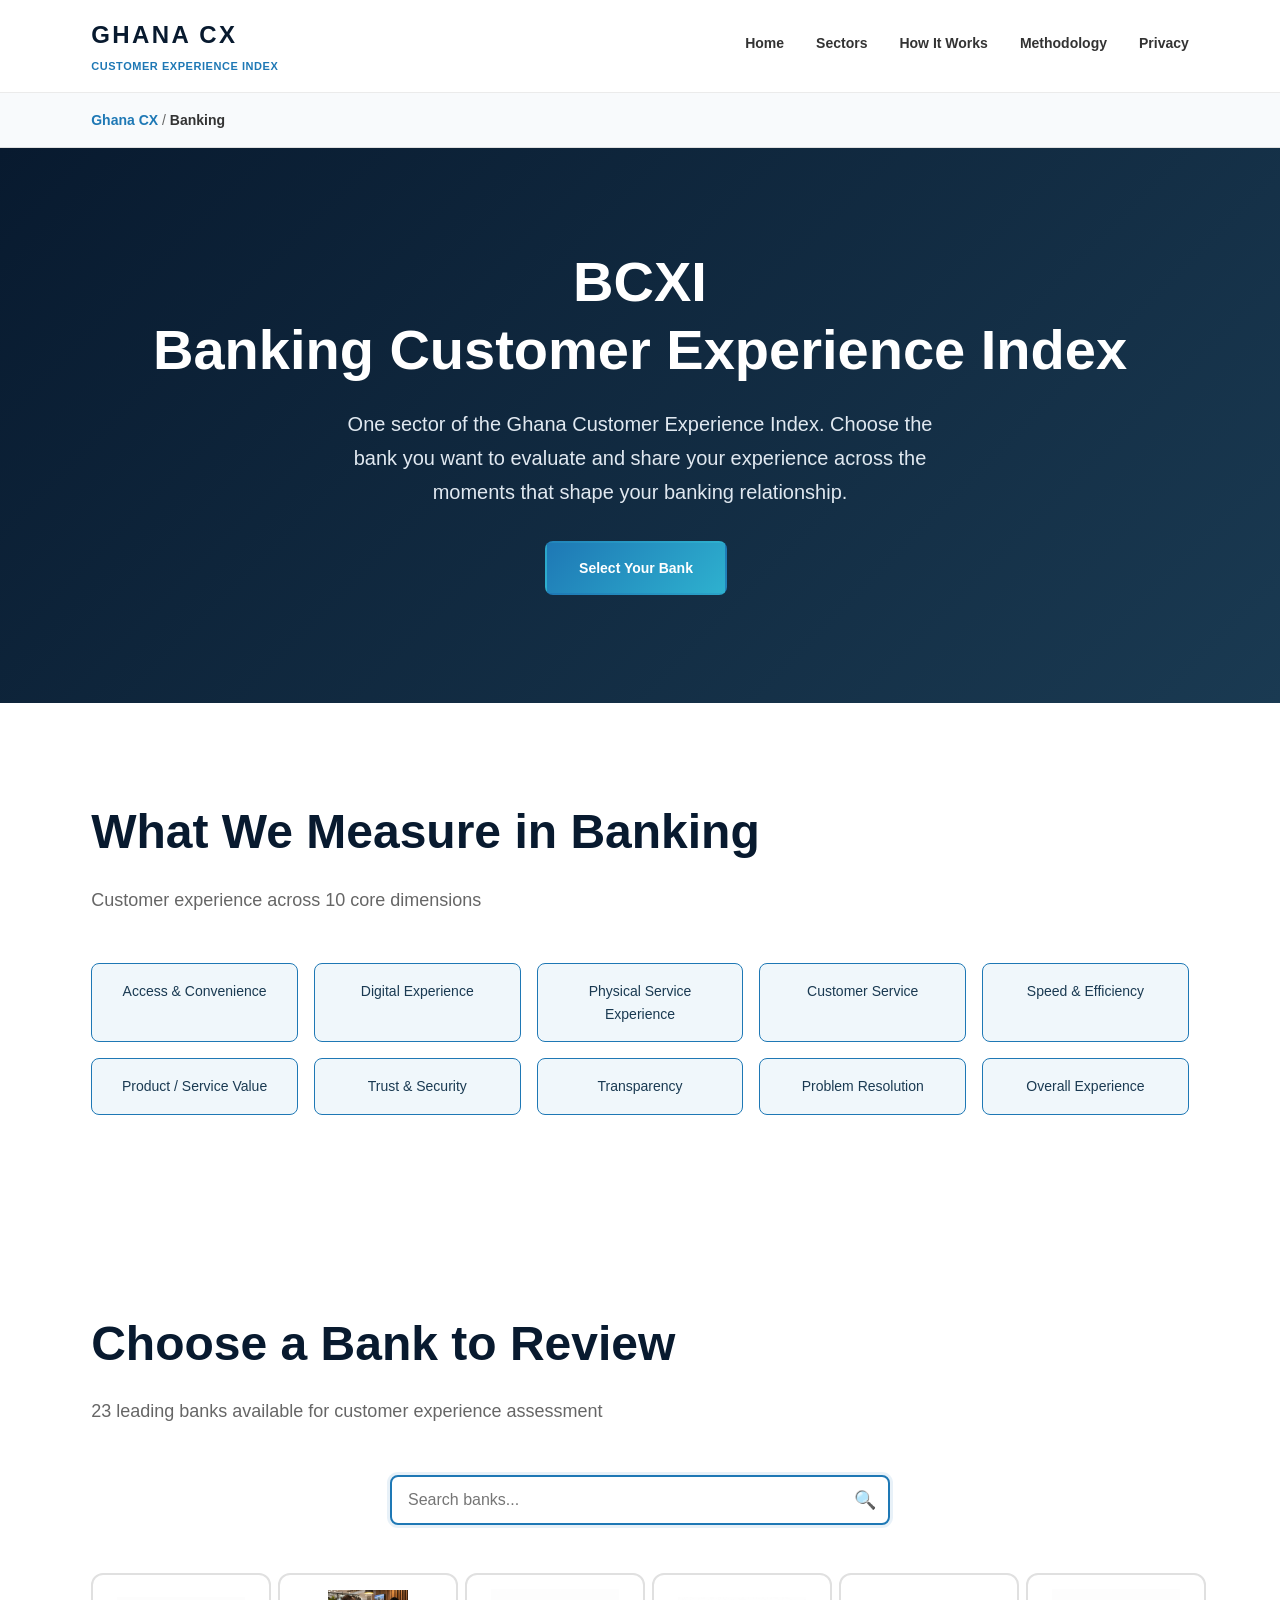
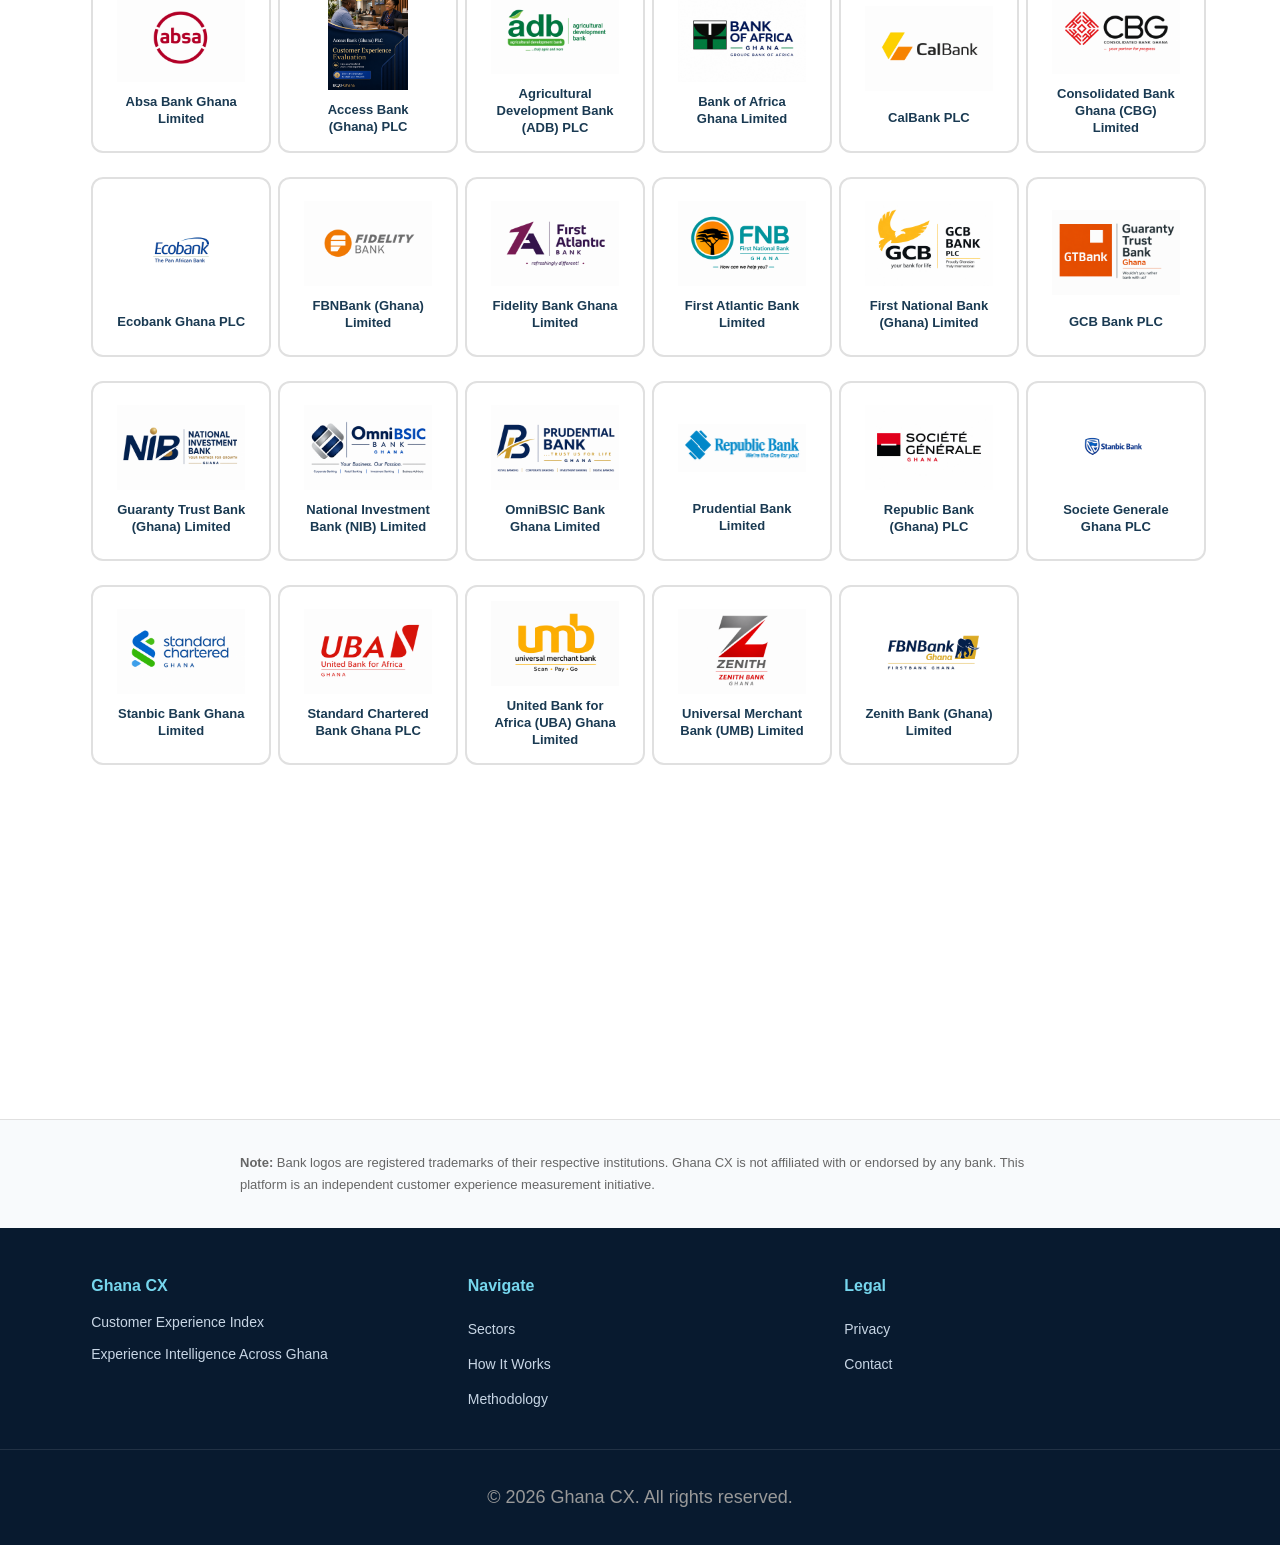
==== banks/index.html @ b139923c "Ghana CX Production Platform - Complete Multi-Sector Deployment with Git LFS" ====
<!doctype html>
<html lang="en">
<head>
  <meta charset="utf-8">
  <meta name="viewport" content="width=device-width, initial-scale=1, viewport-fit=cover">
  <meta name="description" content="BCXI Banking Sector - Ghana Customer Experience Index. Evaluate your banking experience across 23 leading Ghanaian banks.">
  <meta name="theme-color" content="#081a2f">
  <title>BCXI | Banking Customer Experience Index</title>
  <link rel="manifest" href="../manifest.webmanifest">
  <link rel="stylesheet" href="../styles/main.css">
  <link rel="stylesheet" href="../styles/sectors.css">
</head>
<body>
  <!-- HEADER -->
  <header class="header">
    <div class="header-container">
      <a href="/" class="logo">
        <span class="logo-text">GHANA CX</span>
        <span class="logo-subtext">Customer Experience Index</span>
      </a>
      <nav class="nav">
        <a href="/" class="nav-link">Home</a>
        <a href="/#sectors" class="nav-link">Sectors</a>
        <a href="/#how-it-works" class="nav-link">How It Works</a>
        <a href="../pages/methodology.html" class="nav-link">Methodology</a>
        <a href="../pages/privacy.html" class="nav-link">Privacy</a>
      </nav>
    </div>
  </header>

  <main>
    <!-- BREADCRUMB -->
    <div class="breadcrumb">
      <div class="container">
        <a href="/">Ghana CX</a> / <span>Banking</span>
      </div>
    </div>

    <!-- HERO SECTION -->
    <section class="sector-hero">
      <div class="container">
        <h1>BCXI<br>Banking Customer Experience Index</h1>
        <p>One sector of the Ghana Customer Experience Index. Choose the bank you want to evaluate and share your experience across the moments that shape your banking relationship.</p>
        <a href="#bank-directory" class="cta-primary">Select Your Bank</a>
      </div>
    </section>

    <!-- WHAT WE MEASURE IN BANKING -->
    <section class="section-sector-dimensions">
      <div class="container">
        <h2>What We Measure in Banking</h2>
        <p class="section-subtitle">Customer experience across 10 core dimensions</p>
        <div class="dimensions-summary">
          <div class="dimension-tag">Access & Convenience</div>
          <div class="dimension-tag">Digital Experience</div>
          <div class="dimension-tag">Physical Service Experience</div>
          <div class="dimension-tag">Customer Service</div>
          <div class="dimension-tag">Speed & Efficiency</div>
          <div class="dimension-tag">Product / Service Value</div>
          <div class="dimension-tag">Trust & Security</div>
          <div class="dimension-tag">Transparency</div>
          <div class="dimension-tag">Problem Resolution</div>
          <div class="dimension-tag">Overall Experience</div>
        </div>
      </div>
    </section>

    <!-- BANK DIRECTORY -->
    <section class="section-institution-directory" id="bank-directory">
      <div class="container">
        <h2>Choose a Bank to Review</h2>
        <p class="section-subtitle">23 leading banks available for customer experience assessment</p>

        <!-- Search Box -->
        <div class="search-box">
          <input type="text" id="bank-search" placeholder="Search banks..." class="search-input">
          <span class="search-icon">🔍</span>
        </div>

        <!-- Bank Grid -->
        <div class="institution-grid" id="bank-grid">
          <!-- Populated by JavaScript -->
        </div>

        <!-- No Results Message -->
        <div id="no-results" class="no-results" style="display: none;">
          <p>No banks found matching your search. Try a different name.</p>
        </div>
      </div>
    </section>

    <!-- BACK TO HOME -->
    <section class="section-back-to-home">
      <div class="container">
        <a href="/" class="cta-secondary">← Back to Ghana CX Home</a>
      </div>
    </section>

    <!-- DISCLAIMER -->
    <section class="section-disclaimer">
      <div class="container">
        <p><strong>Note:</strong> Bank logos are registered trademarks of their respective institutions. Ghana CX is not affiliated with or endorsed by any bank. This platform is an independent customer experience measurement initiative.</p>
      </div>
    </section>
  </main>

  <!-- FOOTER -->
  <footer class="footer">
    <div class="footer-content">
      <div class="footer-section">
        <h4>Ghana CX</h4>
        <p>Customer Experience Index</p>
        <p>Experience Intelligence Across Ghana</p>
      </div>
      <div class="footer-section">
        <h4>Navigate</h4>
        <ul>
          <li><a href="/#sectors">Sectors</a></li>
          <li><a href="/#how-it-works">How It Works</a></li>
          <li><a href="../pages/methodology.html">Methodology</a></li>
        </ul>
      </div>
      <div class="footer-section">
        <h4>Legal</h4>
        <ul>
          <li><a href="../pages/privacy.html">Privacy</a></li>
          <li><a href="../pages/contact.html">Contact</a></li>
        </ul>
      </div>
    </div>
    <div class="footer-bottom">
      <p>&copy; 2026 Ghana CX. All rights reserved.</p>
    </div>
  </footer>

  <script src="../data/config.js"></script>
  <script src="../data/institutions.js"></script>
  <script src="../scripts/sectors.js"></script>
</body>
</html>
---- styles/main.css ----
/* Reset and Base */
* {
  box-sizing: border-box;
  margin: 0;
  padding: 0;
}

html {
  scroll-behavior: smooth;
}

body {
  font-family: -apple-system, BlinkMacSystemFont, 'Segoe UI', 'Helvetica Neue', sans-serif;
  line-height: 1.6;
  color: #1a1a1a;
  background: #ffffff;
}

/* Typography */
h1, h2, h3, h4, h5, h6 {
  font-weight: 700;
  line-height: 1.2;
}

h2 {
  font-size: clamp(28px, 6vw, 48px);
  margin-bottom: 1.5rem;
  color: #081a2f;
}

h3 {
  font-size: clamp(18px, 3vw, 24px);
  margin-bottom: 1rem;
  color: #1a3a52;
}

p {
  font-size: clamp(15px, 2vw, 18px);
  line-height: 1.7;
  margin-bottom: 1rem;
}

/* Container */
.container {
  max-width: 1200px;
  margin: 0 auto;
  padding: 0 clamp(20px, 4vw, 60px);
}

/* Header */
.header {
  position: sticky;
  top: 0;
  z-index: 100;
  background: rgba(255, 255, 255, 0.98);
  border-bottom: 1px solid rgba(0, 0, 0, 0.08);
  backdrop-filter: blur(10px);
}

.header-container {
  max-width: 1200px;
  margin: 0 auto;
  padding: 1rem clamp(20px, 4vw, 60px);
  display: flex;
  justify-content: space-between;
  align-items: center;
  gap: 2rem;
}

.logo {
  display: flex;
  flex-direction: column;
  gap: 0.25rem;
  text-decoration: none;
  color: #081a2f;
  font-weight: 800;
}

.logo-text {
  font-size: 24px;
  letter-spacing: 0.1em;
}

.logo-subtext {
  font-size: 11px;
  letter-spacing: 0.05em;
  color: #1e78b5;
  text-transform: uppercase;
  font-weight: 600;
}

.nav {
  display: flex;
  gap: 2rem;
  align-items: center;
  flex-wrap: wrap;
}

.nav-link {
  text-decoration: none;
  color: #333;
  font-weight: 600;
  font-size: 14px;
  transition: color 0.2s;
  border-bottom: 2px solid transparent;
  padding-bottom: 0.25rem;
}

.nav-link:hover,
.nav-link.active {
  color: #1e78b5;
  border-bottom-color: #1e78b5;
}

@media (max-width: 768px) {
  .header-container {
    flex-direction: column;
    gap: 1rem;
    align-items: flex-start;
  }

  .nav {
    flex-direction: column;
    gap: 0.5rem;
    width: 100%;
  }

  .nav-link {
    padding: 0.5rem 0;
  }
}

/* Hero Section */
.hero {
  position: relative;
  min-height: 70vh;
  display: flex;
  align-items: center;
  justify-content: center;
  color: white;
  text-align: center;
  overflow: hidden;
}

.hero-image {
  position: absolute;
  inset: 0;
  width: 100%;
  height: 100%;
  display: block;
}

.hero-img {
  width: 100%;
  height: 100%;
  object-fit: cover;
  object-position: center;
  display: block;
}

.hero-overlay {
  position: absolute;
  inset: 0;
  background: linear-gradient(135deg, rgba(8, 26, 47, 0.75) 0%, rgba(30, 120, 181, 0.6) 100%);
  z-index: 1;
}

.hero-content {
  position: relative;
  z-index: 2;
  max-width: 800px;
  padding: clamp(20px, 4vw, 60px);
}

.hero-title {
  font-size: clamp(42px, 10vw, 84px);
  font-weight: 800;
  line-height: 0.95;
  margin-bottom: 1rem;
  letter-spacing: -0.02em;
}

.hero-subtitle {
  font-size: clamp(20px, 4vw, 32px);
  font-weight: 700;
  margin-bottom: 1.5rem;
  color: #76d6ed;
}

.hero-description {
  font-size: clamp(16px, 2.5vw, 20px);
  margin-bottom: 1rem;
  color: #e0e8f0;
}

.hero-tagline {
  font-size: 18px;
  font-weight: 600;
  color: #76d6ed;
  margin-bottom: 2rem;
}

.cta-primary,
.cta-secondary,
.cta-primary-large {
  display: inline-block;
  padding: 14px 32px;
  border-radius: 8px;
  text-decoration: none;
  font-weight: 700;
  font-size: 14px;
  transition: all 0.3s;
  border: 2px solid transparent;
  cursor: pointer;
}

.cta-primary,
.cta-primary-large {
  background: linear-gradient(135deg, #1e78b5, #2eb1cf);
  color: white;
  margin: 0 0.5rem 0.5rem 0;
}

.cta-primary:hover,
.cta-primary-large:hover {
  transform: translateY(-2px);
  box-shadow: 0 8px 24px rgba(30, 120, 181, 0.4);
}

.cta-secondary {
  color: white;
  border: 2px solid rgba(255, 255, 255, 0.4);
  background: transparent;
}

.cta-secondary:hover {
  border-color: white;
  background: rgba(255, 255, 255, 0.1);
}

.cta-primary-large {
  font-size: 16px;
  padding: 16px 48px;
}

/* Sections */
section {
  padding: clamp(60px, 10vw, 100px) 0;
}

.section-what,
.section-dimensions,
.section-sectors,
.section-how,
.section-why {
  background: white;
}

.section-privacy,
.section-institutions {
  background: #f8fafc;
}

.section-cta-final {
  background: linear-gradient(135deg, #081a2f 0%, #1a3a52 100%);
  color: white;
  text-align: center;
}

.section-cta-final h2,
.section-cta-final p {
  color: white;
}

.section-subtitle {
  font-size: clamp(16px, 2vw, 18px);
  color: #666;
  margin-bottom: 3rem;
}

/* Dimensions Grid */
.dimensions-grid {
  display: grid;
  grid-template-columns: repeat(auto-fit, minmax(280px, 1fr));
  gap: 2rem;
  margin-top: 2rem;
}

.dimension-card {
  background: white;
  border: 1px solid #e0e0e0;
  border-radius: 12px;
  overflow: hidden;
  transition: transform 0.3s, box-shadow 0.3s;
  cursor: pointer;
}

.dimension-card:hover {
  transform: translateY(-4px);
  box-shadow: 0 12px 32px rgba(0, 0, 0, 0.1);
}

.dimension-card img {
  width: 100%;
  height: 200px;
  object-fit: cover;
  display: block;
}

.dimension-card h3 {
  padding: 1.5rem 1.5rem 0.5rem;
  color: #081a2f;
}

.dimension-card p {
  padding: 0 1.5rem 1.5rem;
  color: #666;
  font-size: 14px;
}

/* Sectors Grid */
.sectors-grid {
  display: grid;
  grid-template-columns: repeat(auto-fit, minmax(220px, 1fr));
  gap: 1.5rem;
  margin-top: 2rem;
}

.sector-card {
  display: flex;
  flex-direction: column;
  align-items: center;
  justify-content: center;
  padding: 2rem 1.5rem;
  border: 2px solid #e0e0e0;
  border-radius: 12px;
  text-decoration: none;
  transition: all 0.3s;
  cursor: pointer;
  min-height: 220px;
  background: white;
}

.sector-card.active {
  border-color: #1e78b5;
  background: #f0f7fb;
}

.sector-card.coming-soon {
  opacity: 0.75;
  border-color: #d0d0d0;
}

.sector-card:hover:not(.coming-soon) {
  border-color: #1e78b5;
  box-shadow: 0 8px 24px rgba(30, 120, 181, 0.15);
  transform: translateY(-2px);
}

.sector-icon {
  font-size: 48px;
  margin-bottom: 1rem;
}

.sector-card h3 {
  color: #081a2f;
  margin-bottom: 0.5rem;
}

.sector-description {
  font-size: 13px;
  color: #666;
  text-align: center;
  margin-bottom: 1rem;
}

.sector-status {
  font-size: 12px;
  font-weight: 600;
  text-transform: uppercase;
  letter-spacing: 0.05em;
  padding: 0.4rem 0.8rem;
  border-radius: 4px;
  background: #e8f0ff;
  color: #1e78b5;
}

.sector-status.coming-soon {
  background: #f0f0f0;
  color: #999;
}

/* Steps */
.steps {
  display: grid;
  grid-template-columns: repeat(auto-fit, minmax(240px, 1fr));
  gap: 2rem;
  margin-top: 3rem;
}

.step {
  display: flex;
  flex-direction: column;
  align-items: center;
  text-align: center;
}

.step-number {
  display: flex;
  align-items: center;
  justify-content: center;
  width: 60px;
  height: 60px;
  border-radius: 50%;
  background: linear-gradient(135deg, #1e78b5, #2eb1cf);
  color: white;
  font-weight: 800;
  font-size: 28px;
  margin-bottom: 1.5rem;
}

.step h3 {
  color: #081a2f;
}

.step p {
  color: #666;
}

/* Why Grid */
.why-grid {
  display: grid;
  grid-template-columns: repeat(auto-fit, minmax(300px, 1fr));
  gap: 2rem;
  margin-top: 2rem;
}

.why-card {
  background: white;
  padding: 2rem;
  border-radius: 12px;
  border: 1px solid #e0e0e0;
}

.why-card h3 {
  color: #081a2f;
  margin-bottom: 1.5rem;
}

.why-card ul {
  list-style: none;
}

.why-card li {
  padding: 0.8rem 0;
  border-bottom: 1px solid #f0f0f0;
  font-size: 15px;
  line-height: 1.6;
}

.why-card li:last-child {
  border-bottom: none;
}

.why-card strong {
  color: #1e78b5;
  display: inline-block;
  width: 80px;
}

/* Footer */
.footer {
  background: #081a2f;
  color: white;
  padding: 3rem 0 1rem;
}

.footer-content {
  display: grid;
  grid-template-columns: repeat(auto-fit, minmax(200px, 1fr));
  gap: 2rem;
  max-width: 1200px;
  margin: 0 auto;
  padding: 0 clamp(20px, 4vw, 60px) 2rem;
}

.footer-section h4 {
  font-size: 16px;
  margin-bottom: 1rem;
  color: #76d6ed;
}

.footer-section p {
  font-size: 14px;
  color: #c8d6e5;
  margin-bottom: 0.5rem;
}

.footer-section ul {
  list-style: none;
}

.footer-section a {
  color: #c8d6e5;
  text-decoration: none;
  font-size: 14px;
  transition: color 0.2s;
  display: block;
  padding: 0.4rem 0;
}

.footer-section a:hover {
  color: #76d6ed;
}

.footer-bottom {
  text-align: center;
  padding-top: 2rem;
  border-top: 1px solid rgba(255, 255, 255, 0.1);
  font-size: 12px;
  color: #999;
}

/* Responsive */
@media (max-width: 768px) {
  section {
    padding: clamp(40px, 8vw, 60px) 0;
  }

  .hero {
    min-height: 50vh;
  }

  .nav {
    gap: 1rem;
  }

  .dimensions-grid,
  .sectors-grid,
  .steps,
  .why-grid {
    grid-template-columns: 1fr;
    gap: 1.5rem;
  }

  .footer-content {
    grid-template-columns: 1fr;
  }
}

@media (max-width: 480px) {
  .hero-title {
    font-size: 36px;
  }

  .cta-primary,
  .cta-secondary {
    display: block;
    width: 100%;
    text-align: center;
    margin: 0.5rem 0;
  }

  h2 {
    font-size: 24px;
  }

  .section-subtitle {
    font-size: 14px;
  }
}
---- styles/sectors.css ----
/* Sector-specific styles */

/* Breadcrumb */
.breadcrumb {
  background: #f8fafc;
  border-bottom: 1px solid #e0e0e0;
  padding: 1rem 0;
}

.breadcrumb .container {
  font-size: 14px;
  color: #666;
}

.breadcrumb a {
  color: #1e78b5;
  text-decoration: none;
  font-weight: 600;
}

.breadcrumb a:hover {
  text-decoration: underline;
}

.breadcrumb span {
  color: #333;
  font-weight: 600;
}

/* Sector Hero */
.sector-hero {
  background: linear-gradient(135deg, #081a2f 0%, #1a3a52 100%);
  color: white;
  padding: clamp(60px, 10vw, 100px) 0;
  text-align: center;
}

.sector-hero h1 {
  font-size: clamp(36px, 8vw, 56px);
  margin-bottom: 1.5rem;
  color: white;
}

.sector-hero p {
  font-size: clamp(16px, 2vw, 20px);
  max-width: 600px;
  margin: 0 auto 2rem;
  color: #e0e8f0;
}

/* Sector Dimensions */
.section-sector-dimensions {
  background: white;
  padding: clamp(60px, 10vw, 100px) 0;
}

.dimensions-summary {
  display: grid;
  grid-template-columns: repeat(auto-fit, minmax(180px, 1fr));
  gap: 1rem;
  margin-top: 2rem;
}

.dimension-tag {
  background: #f0f7fb;
  border: 1px solid #1e78b5;
  border-radius: 8px;
  padding: 1rem;
  text-align: center;
  font-weight: 500;
  color: #1a3a52;
  font-size: 14px;
}

/* Institution Directory Section */
.section-institution-directory {
  background: white;
  padding: clamp(60px, 10vw, 100px) 0;
}

/* Search Box */
.search-box {
  position: relative;
  max-width: 500px;
  margin: 2rem auto 3rem;
}

.search-input {
  width: 100%;
  padding: 14px 40px 14px 16px;
  border: 2px solid #e0e0e0;
  border-radius: 8px;
  font-size: 16px;
  transition: all 0.3s;
}

.search-input:focus {
  outline: none;
  border-color: #1e78b5;
  box-shadow: 0 0 0 3px rgba(30, 120, 181, 0.1);
}

.search-icon {
  position: absolute;
  right: 14px;
  top: 50%;
  transform: translateY(-50%);
  color: #999;
  font-size: 18px;
  pointer-events: none;
}

/* Institution Grid */
.institution-grid {
  display: grid;
  grid-template-columns: repeat(auto-fill, minmax(140px, 1fr));
  gap: 1.5rem;
  margin-top: 2rem;
}

.institution-card {
  display: flex;
  flex-direction: column;
  align-items: center;
  justify-content: center;
  padding: 1.5rem;
  border: 2px solid #e0e0e0;
  border-radius: 12px;
  text-decoration: none;
  cursor: pointer;
  transition: all 0.3s;
  background: white;
  min-height: 180px;
  aspect-ratio: 1;
  position: relative;
  overflow: hidden;
}

.institution-card:hover {
  border-color: #1e78b5;
  box-shadow: 0 8px 24px rgba(30, 120, 181, 0.15);
  transform: translateY(-4px);
}

.institution-card:active {
  transform: translateY(-2px);
}

.institution-logo {
  width: 100%;
  height: 100px;
  object-fit: contain;
  margin-bottom: 0.75rem;
  transition: transform 0.3s;
}

.institution-card:hover .institution-logo {
  transform: scale(1.05);
}

.institution-name {
  font-size: 13px;
  font-weight: 600;
  text-align: center;
  color: #1a3a52;
  line-height: 1.3;
  word-break: break-word;
}

.institution-cta {
  position: absolute;
  bottom: 0;
  left: 0;
  right: 0;
  background: linear-gradient(to top, rgba(30, 120, 181, 0.1), transparent);
  color: #1e78b5;
  padding: 0.5rem 0;
  font-size: 11px;
  font-weight: 700;
  text-align: center;
  opacity: 0;
  transition: opacity 0.3s;
}

.institution-card:hover .institution-cta {
  opacity: 1;
}

/* No Results */
.no-results {
  text-align: center;
  padding: 3rem;
  color: #999;
  font-size: 16px;
}

/* Disclaimer Section */
.section-disclaimer {
  background: #f8fafc;
  padding: 2rem 0;
  border-top: 1px solid #e0e0e0;
}

.section-disclaimer p {
  font-size: 13px;
  color: #666;
  max-width: 800px;
  margin: 0 auto;
}

/* Review Page Styles */
.review-container {
  max-width: 800px;
  margin: 0 auto;
  padding: clamp(40px, 8vw, 80px) clamp(20px, 4vw, 60px);
  text-align: center;
}

.review-hero {
  background: linear-gradient(135deg, #081a2f 0%, #1a3a52 100%);
  color: white;
  padding: clamp(60px, 10vw, 100px) 0;
}

.review-hero h1 {
  font-size: clamp(36px, 8vw, 56px);
  margin-bottom: 1.5rem;
  color: white;
}

.review-institution-logo {
  width: 100%;
  max-width: 300px;
  height: auto;
  margin: 0 auto 2rem;
  display: block;
}

.review-subtitle {
  font-size: clamp(18px, 3vw, 24px);
  color: #e0e8f0;
  margin-bottom: 1rem;
}

.review-description {
  font-size: 16px;
  color: #e0e8f0;
  margin-bottom: 2rem;
  line-height: 1.6;
}

.review-actions {
  display: flex;
  gap: 1rem;
  justify-content: center;
  flex-wrap: wrap;
  margin-top: 2rem;
}

.review-actions .cta-primary {
  font-size: 16px;
  padding: 16px 40px;
}

.review-actions .cta-secondary {
  font-size: 16px;
  padding: 16px 40px;
}

/* Responsive */
@media (max-width: 768px) {
  .institution-grid {
    grid-template-columns: repeat(auto-fill, minmax(110px, 1fr));
    gap: 1rem;
  }

  .institution-card {
    min-height: 150px;
    padding: 1rem;
  }

  .institution-logo {
    height: 80px;
  }

  .institution-name {
    font-size: 12px;
  }

  .review-actions {
    flex-direction: column;
  }

  .review-actions a {
    width: 100%;
  }
}

@media (max-width: 480px) {
  .institution-grid {
    grid-template-columns: repeat(2, 1fr);
  }

  .sector-hero h1 {
    font-size: 28px;
  }

  .dimensions-summary {
    grid-template-columns: 1fr;
  }

  .dimension-tag {
    font-size: 13px;
  }
}
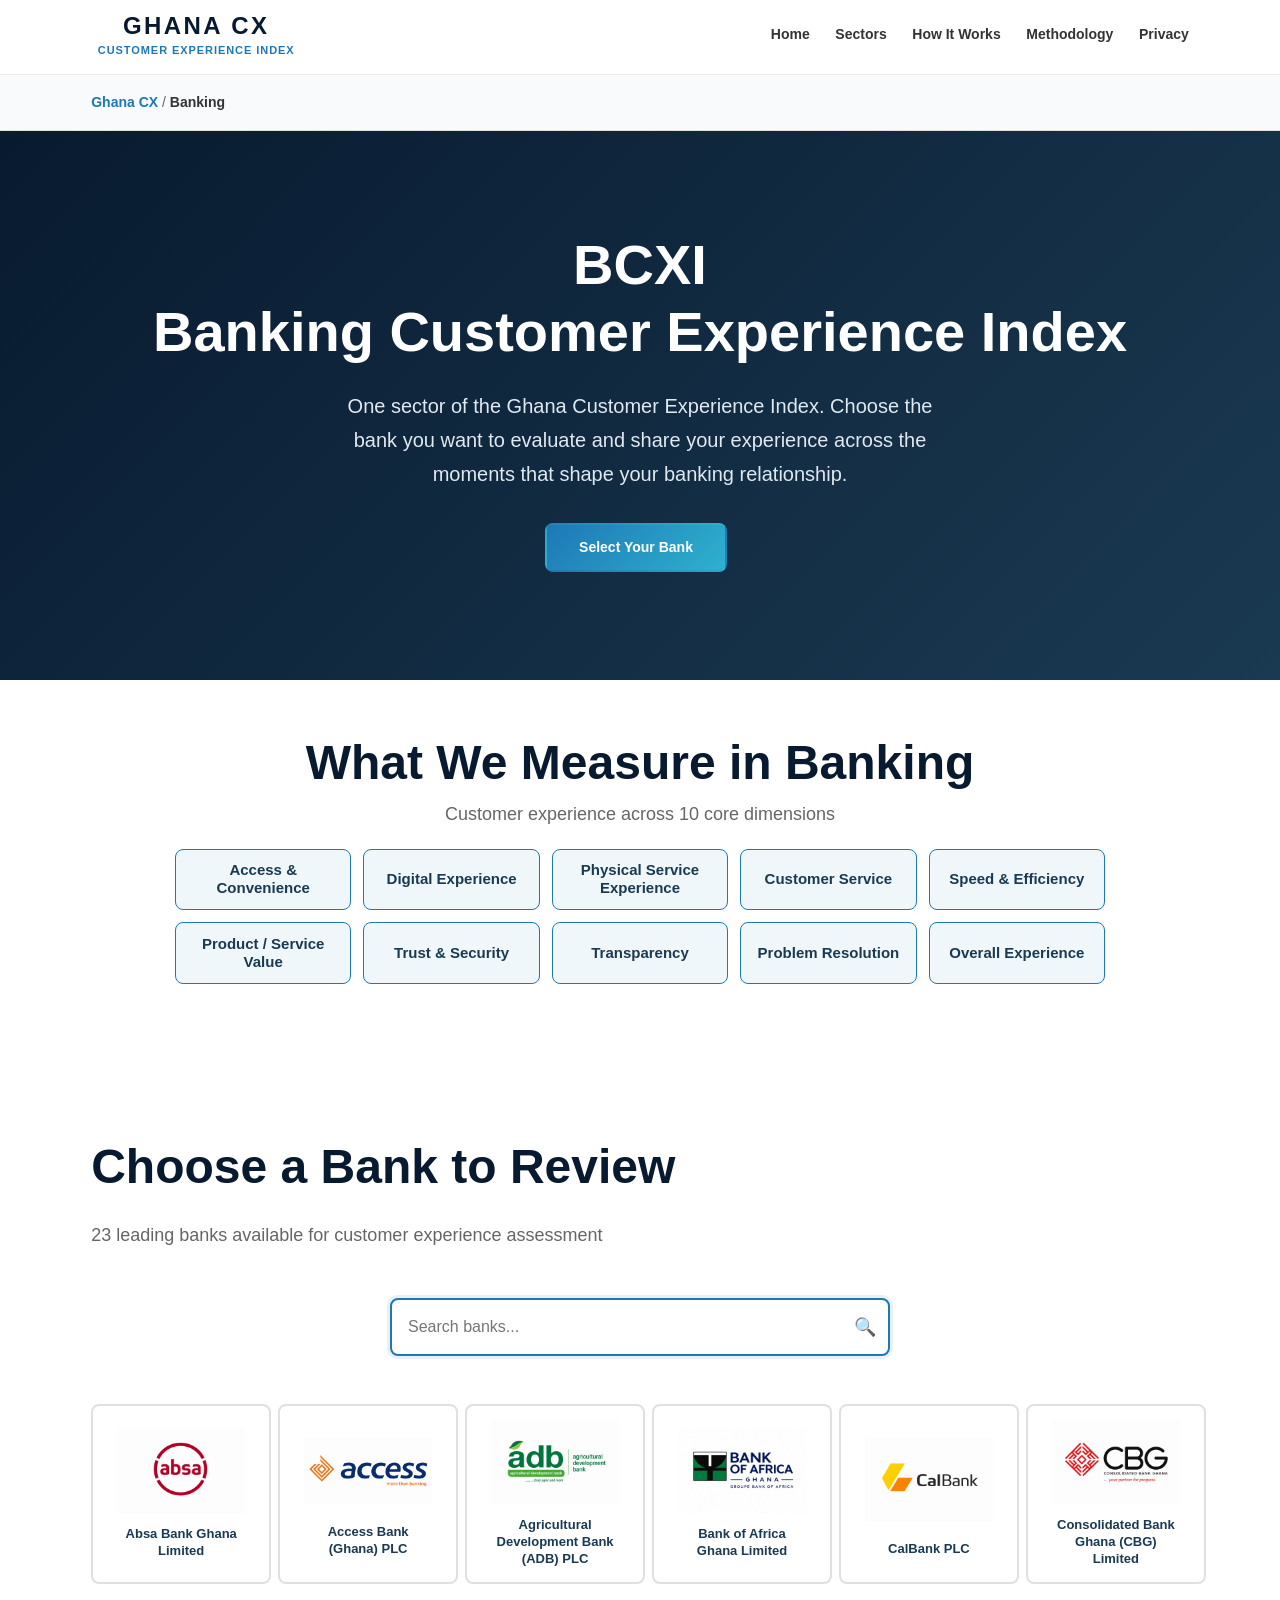
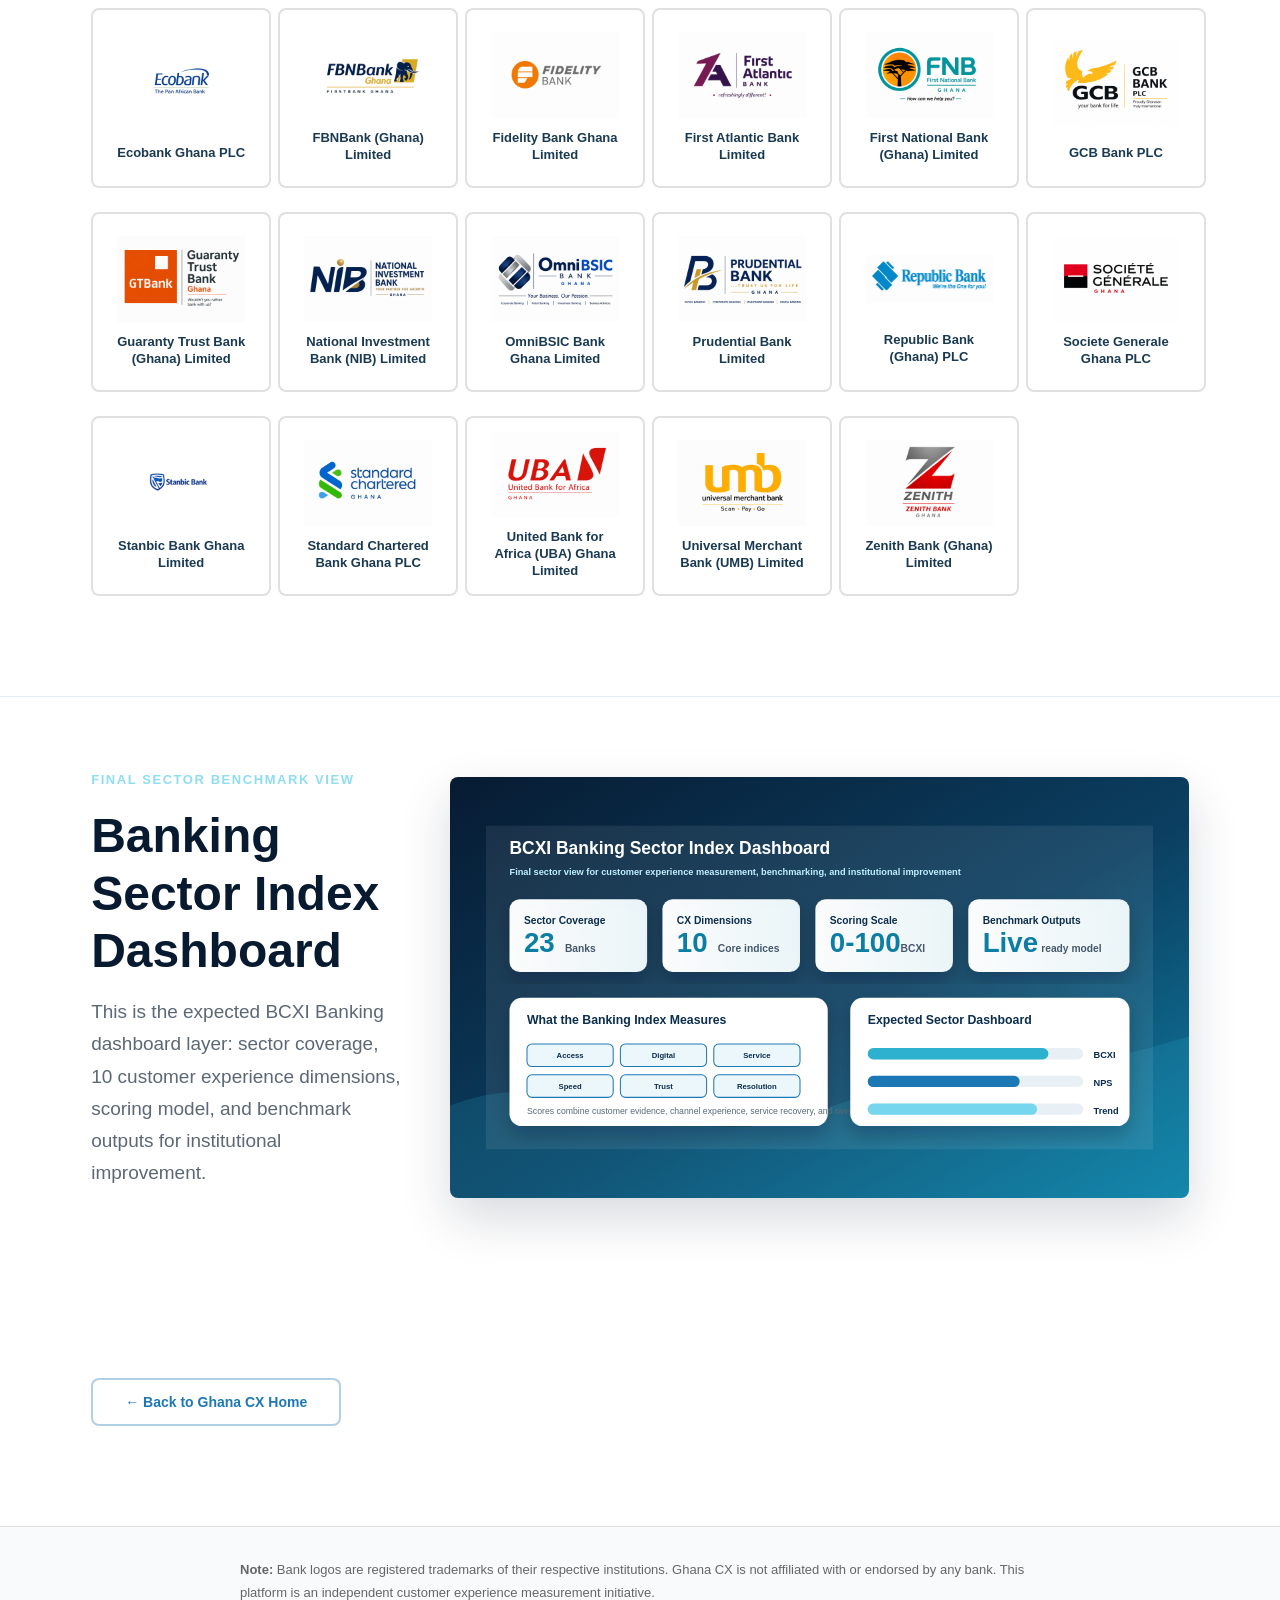
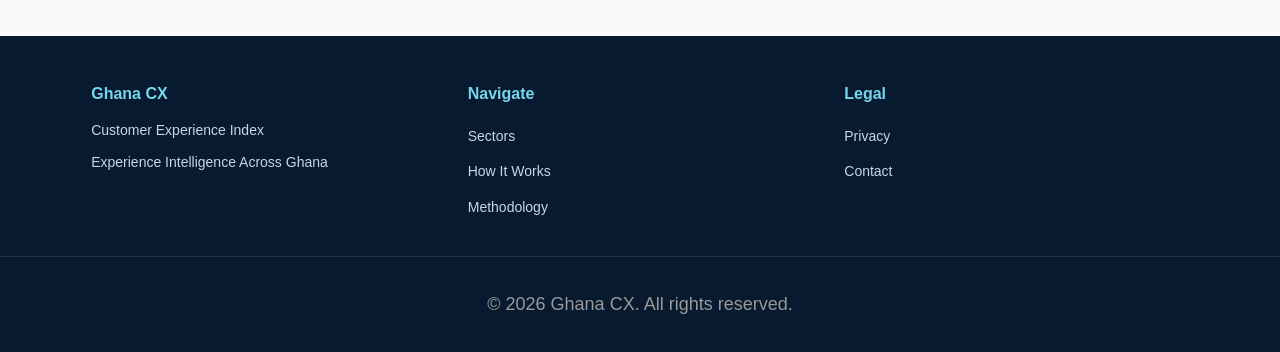
==== commit 26a2e46b: "Polish BCXI sector experience platform" ====
--- a/banks/index.html
+++ b/banks/index.html
@@ -89,6 +89,19 @@
       </div>
     </section>
 
+    <section class="section-index-dashboard">
+      <div class="container">
+        <div class="index-dashboard-copy">
+          <p class="review-eyebrow">Final sector benchmark view</p>
+          <h2>Banking Sector Index Dashboard</h2>
+          <p>This is the expected BCXI Banking dashboard layer: sector coverage, 10 customer experience dimensions, scoring model, and benchmark outputs for institutional improvement.</p>
+        </div>
+        <div class="index-dashboard-frame">
+          <img src="../assets/dashboards/banking-sector-index-dashboard.svg" alt="BCXI Banking Sector Index Dashboard" class="index-dashboard-image" loading="lazy" decoding="async">
+        </div>
+      </div>
+    </section>
+
     <!-- BACK TO HOME -->
     <section class="section-back-to-home">
       <div class="container">
--- a/styles/main.css
+++ b/styles/main.css
@@ -7,6 +7,7 @@
 
 html {
   scroll-behavior: smooth;
+  overflow-x: hidden;
 }
 
 body {
@@ -14,6 +15,20 @@
   line-height: 1.6;
   color: #1a1a1a;
   background: #ffffff;
+  overflow-x: hidden;
+}
+
+a,
+button,
+input {
+  font: inherit;
+}
+
+a:focus-visible,
+button:focus-visible,
+input:focus-visible {
+  outline: 3px solid rgba(46, 177, 207, 0.45);
+  outline-offset: 3px;
 }
 
 /* Typography */
@@ -60,11 +75,11 @@
 .header-container {
   max-width: 1200px;
   margin: 0 auto;
-  padding: 1rem clamp(20px, 4vw, 60px);
+  padding: 0.9rem clamp(20px, 4vw, 60px);
   display: flex;
   justify-content: space-between;
   align-items: center;
-  gap: 2rem;
+  gap: 2.5rem;
 }
 
 .logo {
@@ -74,24 +89,30 @@
   text-decoration: none;
   color: #081a2f;
   font-weight: 800;
+  align-items: center;
+  min-width: 210px;
 }
 
 .logo-text {
   font-size: 24px;
   letter-spacing: 0.1em;
+  line-height: 1;
 }
 
 .logo-subtext {
+  width: 100%;
   font-size: 11px;
-  letter-spacing: 0.05em;
+  letter-spacing: 0.085em;
   color: #1e78b5;
   text-transform: uppercase;
   font-weight: 600;
+  text-align: center;
+  white-space: nowrap;
 }
 
 .nav {
   display: flex;
-  gap: 2rem;
+  gap: clamp(1rem, 2vw, 2rem);
   align-items: center;
   flex-wrap: wrap;
 }
@@ -114,26 +135,42 @@
 
 @media (max-width: 768px) {
   .header-container {
-    flex-direction: column;
+    flex-wrap: wrap;
+    justify-content: center;
+    gap: 0.8rem;
+    align-items: center;
+    padding: 0.8rem 20px;
+  }
+
+  .logo {
+    min-width: 0;
+  }
+
+  .nav {
+    flex-wrap: nowrap;
     gap: 1rem;
-    align-items: flex-start;
-  }
-
-  .nav {
-    flex-direction: column;
-    gap: 0.5rem;
     width: 100%;
+    max-width: calc(100vw - 40px);
+    justify-content: flex-start;
+    overflow-x: auto;
+    padding-bottom: 0.15rem;
+    scrollbar-width: none;
+  }
+
+  .nav::-webkit-scrollbar {
+    display: none;
   }
 
   .nav-link {
-    padding: 0.5rem 0;
+    flex: 0 0 auto;
+    padding: 0.45rem 0;
   }
 }
 
 /* Hero Section */
 .hero {
   position: relative;
-  min-height: 70vh;
+  min-height: clamp(620px, 78vh, 820px);
   display: flex;
   align-items: center;
   justify-content: center;
@@ -153,57 +190,111 @@
 .hero-img {
   width: 100%;
   height: 100%;
-  object-fit: cover;
+  object-fit: contain;
   object-position: center;
   display: block;
+  background: #071b32;
 }
 
 .hero-overlay {
   position: absolute;
   inset: 0;
-  background: linear-gradient(135deg, rgba(8, 26, 47, 0.75) 0%, rgba(30, 120, 181, 0.6) 100%);
+  background:
+    radial-gradient(circle at 50% 42%, rgba(30, 120, 181, 0.26), transparent 34%),
+    linear-gradient(135deg, rgba(7, 20, 38, 0.82) 0%, rgba(10, 58, 91, 0.62) 58%, rgba(7, 20, 38, 0.72) 100%);
   z-index: 1;
 }
 
 .hero-content {
   position: relative;
   z-index: 2;
-  max-width: 800px;
-  padding: clamp(20px, 4vw, 60px);
+  width: min(900px, calc(100% - 40px));
+  padding: clamp(32px, 5vw, 72px);
+  border-radius: 8px;
+  background: rgba(7, 20, 38, 0.24);
+  box-shadow: inset 0 0 0 1px rgba(255, 255, 255, 0.10);
+  backdrop-filter: blur(2px);
 }
 
 .hero-title {
-  font-size: clamp(42px, 10vw, 84px);
   font-weight: 800;
-  line-height: 0.95;
-  margin-bottom: 1rem;
-  letter-spacing: -0.02em;
+  line-height: 0.98;
+  margin-bottom: 1.15rem;
+  letter-spacing: 0;
+}
+
+.hero-title-primary,
+.hero-title-secondary {
+  display: block;
+}
+
+.hero-title-primary {
+  font-size: clamp(54px, 7vw, 96px);
+  white-space: nowrap;
+}
+
+.hero-title-secondary {
+  font-size: clamp(42px, 5.2vw, 72px);
+  max-width: 860px;
+  margin: 0 auto;
 }
 
 .hero-subtitle {
-  font-size: clamp(20px, 4vw, 32px);
+  font-size: clamp(24px, 3.2vw, 38px);
   font-weight: 700;
-  margin-bottom: 1.5rem;
+  margin-bottom: 1.2rem;
   color: #76d6ed;
 }
 
 .hero-description {
-  font-size: clamp(16px, 2.5vw, 20px);
+  font-size: clamp(18px, 2vw, 23px);
+  max-width: 720px;
+  margin-left: auto;
+  margin-right: auto;
   margin-bottom: 1rem;
   color: #e0e8f0;
 }
 
 .hero-tagline {
-  font-size: 18px;
+  font-size: clamp(18px, 1.8vw, 22px);
   font-weight: 600;
   color: #76d6ed;
   margin-bottom: 2rem;
 }
 
+.hero-actions {
+  display: grid;
+  grid-template-columns: repeat(2, minmax(220px, 1fr));
+  gap: 1rem;
+  width: min(560px, 100%);
+  margin: 0 auto;
+}
+
+.hero-actions .cta-primary,
+.hero-actions .cta-secondary {
+  width: 100%;
+  min-height: 58px;
+  margin: 0;
+}
+
+.hero-actions .cta-secondary {
+  background: linear-gradient(135deg, #1e78b5, #2eb1cf);
+  border-color: transparent;
+  color: white;
+}
+
+.hero-actions .cta-secondary:hover {
+  border-color: transparent;
+  background: linear-gradient(135deg, #17679c, #269fba);
+  box-shadow: 0 8px 24px rgba(30, 120, 181, 0.4);
+}
+
 .cta-primary,
 .cta-secondary,
 .cta-primary-large {
-  display: inline-block;
+  display: inline-flex;
+  align-items: center;
+  justify-content: center;
   padding: 14px 32px;
   border-radius: 8px;
   text-decoration: none;
@@ -212,6 +303,8 @@
   transition: all 0.3s;
   border: 2px solid transparent;
   cursor: pointer;
+  line-height: 1.2;
+  min-height: 48px;
 }
 
 .cta-primary,
@@ -236,6 +329,22 @@
 .cta-secondary:hover {
   border-color: white;
   background: rgba(255, 255, 255, 0.1);
+}
+
+.section-back-to-home .cta-secondary,
+.coming-soon-card .cta-secondary,
+.page-surface .cta-secondary {
+  color: #1e78b5;
+  border-color: rgba(30, 120, 181, 0.35);
+  background: white;
+}
+
+.section-back-to-home .cta-secondary:hover,
+.coming-soon-card .cta-secondary:hover,
+.page-surface .cta-secondary:hover {
+  color: #081a2f;
+  border-color: #1e78b5;
+  background: #f0f7fb;
 }
 
 .cta-primary-large {
@@ -279,20 +388,26 @@
 }
 
 /* Dimensions Grid */
+.section-dimensions .container {
+  max-width: 1360px;
+}
+
 .dimensions-grid {
   display: grid;
-  grid-template-columns: repeat(auto-fit, minmax(280px, 1fr));
-  gap: 2rem;
+  grid-template-columns: repeat(5, minmax(0, 1fr));
+  gap: 1.35rem;
   margin-top: 2rem;
 }
 
 .dimension-card {
   background: white;
   border: 1px solid #e0e0e0;
-  border-radius: 12px;
+  border-radius: 8px;
   overflow: hidden;
   transition: transform 0.3s, box-shadow 0.3s;
   cursor: pointer;
+  min-width: 0;
+  box-shadow: 0 10px 28px rgba(8, 26, 47, 0.06);
 }
 
 .dimension-card:hover {
@@ -302,18 +417,26 @@
 
 .dimension-card img {
   width: 100%;
-  height: 200px;
+  height: clamp(150px, 12vw, 178px);
   object-fit: cover;
+  object-position: 78% center;
   display: block;
+  background: #071b32;
+}
+
+.dimension-card:nth-child(10) img {
+  object-position: 50% center;
 }
 
 .dimension-card h3 {
-  padding: 1.5rem 1.5rem 0.5rem;
+  padding: 1.15rem 1.15rem 0.4rem;
   color: #081a2f;
+  font-size: clamp(18px, 1.5vw, 22px);
+  line-height: 1.15;
 }
 
 .dimension-card p {
-  padding: 0 1.5rem 1.5rem;
+  padding: 0 1.15rem 1.25rem;
   color: #666;
   font-size: 14px;
 }
@@ -321,7 +444,7 @@
 /* Sectors Grid */
 .sectors-grid {
   display: grid;
-  grid-template-columns: repeat(auto-fit, minmax(220px, 1fr));
+  grid-template-columns: repeat(auto-fit, minmax(240px, 1fr));
   gap: 1.5rem;
   margin-top: 2rem;
 }
@@ -333,12 +456,13 @@
   justify-content: center;
   padding: 2rem 1.5rem;
   border: 2px solid #e0e0e0;
-  border-radius: 12px;
+  border-radius: 8px;
   text-decoration: none;
   transition: all 0.3s;
   cursor: pointer;
   min-height: 220px;
-  background: white;
+  background: #f0f7fb;
+  box-shadow: 0 10px 28px rgba(8, 26, 47, 0.06);
 }
 
 .sector-card.active {
@@ -347,18 +471,30 @@
 }
 
 .sector-card.coming-soon {
-  opacity: 0.75;
-  border-color: #d0d0d0;
-}
-
-.sector-card:hover:not(.coming-soon) {
+  opacity: 1;
+  border-color: #1e78b5;
+  cursor: pointer;
+  background: #f0f7fb;
+}
+
+.sector-card:hover {
   border-color: #1e78b5;
   box-shadow: 0 8px 24px rgba(30, 120, 181, 0.15);
   transform: translateY(-2px);
 }
 
 .sector-icon {
-  font-size: 48px;
+  display: inline-flex;
+  align-items: center;
+  justify-content: center;
+  width: 64px;
+  height: 64px;
+  border-radius: 50%;
+  background: #081a2f;
+  color: #76d6ed;
+  font-size: 20px;
+  font-weight: 800;
+  letter-spacing: 0.08em;
   margin-bottom: 1rem;
 }
 
@@ -391,11 +527,28 @@
 }
 
 /* Steps */
+.section-how {
+  padding-bottom: clamp(16px, 2.4vw, 28px);
+}
+
+.section-why {
+  padding-top: clamp(16px, 2.4vw, 28px);
+}
+
+.section-how h2,
+.section-why h2 {
+  margin-bottom: 1.25rem;
+}
+
+.section-why h2 {
+  font-size: clamp(34px, 4.2vw, 52px);
+}
+
 .steps {
   display: grid;
-  grid-template-columns: repeat(auto-fit, minmax(240px, 1fr));
-  gap: 2rem;
-  margin-top: 3rem;
+  grid-template-columns: repeat(4, minmax(0, 1fr));
+  gap: clamp(1rem, 2vw, 1.5rem);
+  margin-top: 1.75rem;
 }
 
 .step {
@@ -403,6 +556,8 @@
   flex-direction: column;
   align-items: center;
   text-align: center;
+  min-width: 0;
+  padding: 0 0.75rem;
 }
 
 .step-number {
@@ -415,31 +570,40 @@
   background: linear-gradient(135deg, #1e78b5, #2eb1cf);
   color: white;
   font-weight: 800;
-  font-size: 28px;
-  margin-bottom: 1.5rem;
+  font-size: 24px;
+  margin-bottom: 1rem;
+  box-shadow: 0 10px 24px rgba(30, 120, 181, 0.22);
 }
 
 .step h3 {
   color: #081a2f;
+  font-size: clamp(18px, 1.6vw, 21px);
+  line-height: 1.18;
+  margin-bottom: 0.65rem;
 }
 
 .step p {
   color: #666;
+  font-size: 15px;
+  line-height: 1.55;
+  max-width: 260px;
+  margin: 0 auto;
 }
 
 /* Why Grid */
 .why-grid {
   display: grid;
   grid-template-columns: repeat(auto-fit, minmax(300px, 1fr));
-  gap: 2rem;
-  margin-top: 2rem;
+  gap: 1.25rem;
+  margin-top: 1.35rem;
 }
 
 .why-card {
-  background: white;
-  padding: 2rem;
-  border-radius: 12px;
-  border: 1px solid #e0e0e0;
+  background: linear-gradient(180deg, #ffffff 0%, #fbfdff 100%);
+  padding: clamp(1.4rem, 2.5vw, 2rem);
+  border-radius: 8px;
+  border: 1px solid #dce6ef;
+  box-shadow: 0 12px 30px rgba(8, 26, 47, 0.06);
 }
 
 .why-card h3 {
@@ -452,10 +616,15 @@
 }
 
 .why-card li {
-  padding: 0.8rem 0;
+  display: grid;
+  grid-template-columns: minmax(120px, 0.36fr) minmax(0, 1fr);
+  gap: 0.9rem;
+  align-items: start;
+  padding: 0.85rem 0;
   border-bottom: 1px solid #f0f0f0;
   font-size: 15px;
-  line-height: 1.6;
+  line-height: 1.55;
+  color: #3d4a57;
 }
 
 .why-card li:last-child {
@@ -464,8 +633,10 @@
 
 .why-card strong {
   color: #1e78b5;
-  display: inline-block;
-  width: 80px;
+  display: block;
+  min-width: 0;
+  overflow-wrap: anywhere;
+  line-height: 1.25;
 }
 
 /* Footer */
@@ -522,20 +693,66 @@
 }
 
 /* Responsive */
+@media (max-width: 1180px) {
+  .dimensions-grid {
+    grid-template-columns: repeat(3, minmax(0, 1fr));
+  }
+}
+
+@media (max-width: 920px) {
+  .dimensions-grid {
+    grid-template-columns: repeat(2, minmax(0, 1fr));
+  }
+
+  .steps {
+    grid-template-columns: repeat(2, minmax(0, 1fr));
+  }
+}
+
 @media (max-width: 768px) {
   section {
     padding: clamp(40px, 8vw, 60px) 0;
   }
 
   .hero {
-    min-height: 50vh;
+    min-height: 620px;
+  }
+
+  .hero-content {
+    width: min(620px, calc(100% - 32px));
+    padding: 1.5rem;
+  }
+
+  .hero-title-primary {
+    font-size: clamp(38px, 11vw, 54px);
+    white-space: normal;
+  }
+
+  .hero-title-secondary {
+    font-size: clamp(30px, 8.8vw, 42px);
+  }
+
+  .hero-subtitle {
+    font-size: clamp(21px, 6vw, 28px);
+  }
+
+  .hero-description,
+  .hero-tagline {
+    font-size: clamp(16px, 4.6vw, 19px);
+  }
+
+  .hero-actions {
+    grid-template-columns: 1fr;
   }
 
   .nav {
     gap: 1rem;
   }
 
-  .dimensions-grid,
+  .dimensions-grid {
+    grid-template-columns: 1fr;
+  }
+
   .sectors-grid,
   .steps,
   .why-grid {
@@ -543,19 +760,49 @@
     gap: 1.5rem;
   }
 
+  .section-how,
+  .section-why {
+    padding-top: 38px;
+    padding-bottom: 38px;
+  }
+
+  .why-card li {
+    grid-template-columns: 1fr;
+    gap: 0.35rem;
+  }
+
   .footer-content {
     grid-template-columns: 1fr;
   }
 }
 
 @media (max-width: 480px) {
-  .hero-title {
-    font-size: 36px;
+  .hero {
+    min-height: 640px;
+  }
+
+  .hero-title-primary {
+    font-size: clamp(36px, 10.4vw, 42px);
+  }
+
+  .hero-title-secondary {
+    font-size: clamp(29px, 8.5vw, 34px);
+  }
+
+  .hero-subtitle {
+    font-size: 23px;
+  }
+
+  .hero-description {
+    font-size: 17px;
+  }
+
+  .hero-actions {
+    grid-template-columns: 1fr;
   }
 
   .cta-primary,
   .cta-secondary {
-    display: block;
     width: 100%;
     text-align: center;
     margin: 0.5rem 0;
--- a/styles/sectors.css
+++ b/styles/sectors.css
@@ -51,25 +51,40 @@
 /* Sector Dimensions */
 .section-sector-dimensions {
   background: white;
-  padding: clamp(60px, 10vw, 100px) 0;
+  padding: clamp(32px, 5vw, 54px) 0;
+  text-align: center;
+}
+
+.section-sector-dimensions h2 {
+  margin-bottom: 0.45rem;
+}
+
+.section-sector-dimensions .section-subtitle {
+  margin-bottom: 0;
 }
 
 .dimensions-summary {
   display: grid;
-  grid-template-columns: repeat(auto-fit, minmax(180px, 1fr));
-  gap: 1rem;
-  margin-top: 2rem;
+  grid-template-columns: repeat(5, minmax(150px, 1fr));
+  gap: 0.75rem;
+  margin: 1.2rem auto 0;
+  max-width: 930px;
 }
 
 .dimension-tag {
   background: #f0f7fb;
   border: 1px solid #1e78b5;
   border-radius: 8px;
-  padding: 1rem;
-  text-align: center;
-  font-weight: 500;
+  min-height: 52px;
+  padding: 0.7rem 0.85rem;
+  display: flex;
+  align-items: center;
+  justify-content: center;
+  text-align: center;
+  font-weight: 700;
   color: #1a3a52;
-  font-size: 14px;
+  font-size: 15px;
+  line-height: 1.25;
 }
 
 /* Institution Directory Section */
@@ -125,7 +140,7 @@
   justify-content: center;
   padding: 1.5rem;
   border: 2px solid #e0e0e0;
-  border-radius: 12px;
+  border-radius: 8px;
   text-decoration: none;
   cursor: pointer;
   transition: all 0.3s;
@@ -134,11 +149,12 @@
   aspect-ratio: 1;
   position: relative;
   overflow: hidden;
+  box-shadow: inset 0 0 0 0 rgba(0, 0, 0, 0);
 }
 
 .institution-card:hover {
-  border-color: #1e78b5;
-  box-shadow: 0 8px 24px rgba(30, 120, 181, 0.15);
+  border-color: var(--bank-primary, #1e78b5);
+  box-shadow: 0 8px 24px rgba(30, 120, 181, 0.15), inset 0 4px 0 var(--bank-accent, #2eb1cf);
   transform: translateY(-4px);
 }
 
@@ -154,6 +170,22 @@
   transition: transform 0.3s;
 }
 
+.institution-card.logo-missing {
+  background: #f8fafc;
+  border-style: dashed;
+}
+
+.institution-card.logo-missing::before {
+  content: "Logo unavailable";
+  display: block;
+  margin-bottom: 0.75rem;
+  color: #8a97a5;
+  font-size: 11px;
+  font-weight: 700;
+  letter-spacing: 0.04em;
+  text-transform: uppercase;
+}
+
 .institution-card:hover .institution-logo {
   transform: scale(1.05);
 }
@@ -172,8 +204,8 @@
   bottom: 0;
   left: 0;
   right: 0;
-  background: linear-gradient(to top, rgba(30, 120, 181, 0.1), transparent);
-  color: #1e78b5;
+  background: linear-gradient(to top, color-mix(in srgb, var(--bank-primary, #1e78b5) 12%, transparent), transparent);
+  color: var(--bank-primary, #1e78b5);
   padding: 0.5rem 0;
   font-size: 11px;
   font-weight: 700;
@@ -210,65 +242,513 @@
 
 /* Review Page Styles */
 .review-container {
-  max-width: 800px;
+  max-width: 1320px;
   margin: 0 auto;
-  padding: clamp(40px, 8vw, 80px) clamp(20px, 4vw, 60px);
-  text-align: center;
+  padding: clamp(44px, 7vw, 82px) clamp(20px, 4vw, 60px);
+  display: grid;
+  grid-template-columns: minmax(540px, 0.94fr) minmax(560px, 1.06fr);
+  gap: clamp(1.75rem, 3vw, 3rem);
+  align-items: center;
 }
 
 .review-hero {
-  background: linear-gradient(135deg, #081a2f 0%, #1a3a52 100%);
+  background:
+    radial-gradient(circle at 16% 20%, color-mix(in srgb, var(--bank-accent, #2eb1cf) 26%, transparent), transparent 28%),
+    linear-gradient(135deg, var(--bank-dark, #081a2f) 0%, color-mix(in srgb, var(--bank-primary, #1e78b5) 70%, #081a2f) 100%);
   color: white;
   padding: clamp(60px, 10vw, 100px) 0;
+  overflow: hidden;
 }
 
 .review-hero h1 {
-  font-size: clamp(36px, 8vw, 56px);
-  margin-bottom: 1.5rem;
+  font-size: clamp(34px, 4.6vw, 62px);
+  margin-bottom: 0.75rem;
   color: white;
+}
+
+.review-copy {
+  text-align: left;
+  min-width: 0;
+}
+
+.review-eyebrow {
+  color: color-mix(in srgb, var(--bank-accent, #76d6ed) 82%, white);
+  font-size: 13px;
+  font-weight: 800;
+  letter-spacing: 0.12em;
+  margin: 0 0 1rem;
+  text-transform: uppercase;
+}
+
+.review-identity-lockup {
+  display: grid;
+  grid-template-columns: minmax(130px, 160px) minmax(360px, 1fr);
+  gap: clamp(1rem, 2vw, 1.5rem);
+  align-items: center;
+}
+
+.review-title-layer {
+  position: relative;
+  min-height: clamp(330px, 28vw, 430px);
+  width: min(430px, 100%);
+  border-radius: 999px;
+  padding: clamp(2rem, 4vw, 3.5rem);
+  display: flex;
+  flex-direction: column;
+  justify-content: center;
+  background:
+    radial-gradient(circle at 35% 35%, rgba(255, 255, 255, 0.09), transparent 60%),
+    rgba(255, 255, 255, 0.035);
+  box-shadow: inset 0 0 0 1px rgba(255, 255, 255, 0.10);
+}
+
+.review-title-layer h1 {
+  font-size: clamp(36px, 3.4vw, 50px);
+  line-height: 1.12;
+}
+
+.review-logo-card {
+  display: inline-flex;
+  align-items: center;
+  justify-content: center;
+  width: 100%;
+  min-height: 142px;
+  padding: 0.9rem 1rem;
+  background: rgba(255, 255, 255, 0.96);
+  border-radius: 8px;
+  box-shadow: 0 18px 50px rgba(0, 0, 0, 0.22);
 }
 
 .review-institution-logo {
   width: 100%;
-  max-width: 300px;
+  max-width: 210px;
+  max-height: 116px;
+  object-fit: contain;
+  margin: 0 auto;
+  display: block;
+}
+
+.review-subtitle {
+  font-size: clamp(22px, 2.1vw, 30px);
+  color: color-mix(in srgb, var(--bank-accent, #76d6ed) 72%, white);
+  font-weight: 700;
+  margin-bottom: 0;
+}
+
+.review-description {
+  font-size: clamp(17px, 1.65vw, 21px);
+  color: #e0e8f0;
+  margin: 0;
+  line-height: 1.65;
+}
+
+.review-actions {
+  display: grid;
+  grid-template-columns: minmax(280px, 1fr) minmax(230px, 0.82fr);
+  gap: 1rem;
+  justify-content: end;
+  margin-top: 1.75rem;
+  padding-left: 0;
+}
+
+.review-media-panel {
+  position: relative;
+  display: grid;
+  gap: 1rem;
+  align-self: stretch;
+}
+
+.review-hero-image {
+  width: 100%;
+  aspect-ratio: 16 / 8.1;
   height: auto;
-  margin: 0 auto 2rem;
+  object-fit: cover;
+  object-position: center;
+  image-rendering: auto;
   display: block;
-}
-
-.review-subtitle {
-  font-size: clamp(18px, 3vw, 24px);
-  color: #e0e8f0;
+  border-radius: 8px;
+  background: rgba(255, 255, 255, 0.12);
+  box-shadow: 0 28px 70px rgba(0, 0, 0, 0.35);
+}
+
+.review-media-panel::after {
+  content: "";
+  position: absolute;
+  left: 0;
+  right: 0;
+  top: 0;
+  aspect-ratio: 16 / 8.1;
+  background: linear-gradient(180deg, transparent 45%, rgba(0, 0, 0, 0.58) 100%);
+  border-radius: 8px;
+  pointer-events: none;
+}
+
+.review-media-caption {
+  position: absolute;
+  left: 1.25rem;
+  right: 1.25rem;
+  top: calc(100% * 8.1 / 16 - 3rem);
+  z-index: 1;
+  color: white;
+  font-size: 13px;
+  font-weight: 800;
+  letter-spacing: 0.08em;
+  text-transform: uppercase;
+}
+
+.review-image-text-layer {
+  width: min(96%, 900px);
+  margin: 0 auto;
+  padding: clamp(1.2rem, 2.4vw, 1.6rem);
+  border-left: 5px solid var(--bank-accent, #76d6ed);
+  border-radius: 8px;
+  background: rgba(255, 255, 255, 0.10);
+  box-shadow: inset 0 0 0 1px rgba(255, 255, 255, 0.12);
+}
+
+.review-actions .cta-primary {
+  min-width: 286px;
+  min-height: 68px;
+  padding: 23px 48px;
+  font-size: 19px;
+  text-align: center;
+}
+
+.review-actions .cta-secondary {
+  min-width: 244px;
+  min-height: 68px;
+  padding: 23px 34px;
+  font-size: 17px;
+  text-align: center;
+}
+
+.section-bank-assets {
+  background: linear-gradient(180deg, #ffffff 0%, #f8fafc 100%);
+  border-bottom: 1px solid #e6edf4;
+  padding: clamp(50px, 8vw, 80px) 0;
+}
+
+.section-index-dashboard {
+  background: #ffffff;
+  border-top: 1px solid #e6edf4;
+  padding: clamp(42px, 7vw, 72px) 0;
+}
+
+.section-index-dashboard .container {
+  display: grid;
+  grid-template-columns: minmax(280px, 0.42fr) minmax(320px, 1fr);
+  gap: clamp(1.5rem, 4vw, 3rem);
+  align-items: center;
+}
+
+.index-dashboard-copy h2 {
+  color: #081a2f;
   margin-bottom: 1rem;
 }
 
-.review-description {
+.index-dashboard-copy p:not(.review-eyebrow) {
+  color: #5c6875;
+  font-size: clamp(16px, 1.6vw, 19px);
+}
+
+.index-dashboard-frame {
+  width: 100%;
+}
+
+.index-dashboard-image {
+  width: 100%;
+  height: auto;
+  display: block;
+  border-radius: 8px;
+  box-shadow: 0 20px 50px rgba(8, 26, 47, 0.16);
+}
+
+.sector-metrics-link {
+  display: inline-flex;
+  align-items: center;
+  justify-content: center;
+  margin-top: 1.25rem;
+}
+
+.section-about-assessment {
+  padding: clamp(52px, 8vw, 82px) 0;
+  background: white;
+}
+
+.assessment-container {
+  max-width: 940px;
+}
+
+.section-about-assessment h2 {
+  text-align: center;
+  margin-bottom: 1.6rem;
+}
+
+.assessment-card {
+  width: 100%;
+  background: #f8fafc;
+  border: 1px solid #d8e0e8;
+  border-radius: 8px;
+  padding: clamp(1.75rem, 3.2vw, 2.35rem) clamp(1.5rem, 4vw, 2.75rem);
+  margin-bottom: 1rem;
+  box-shadow: 0 10px 28px rgba(8, 26, 47, 0.06);
+}
+
+.assessment-card h3 {
+  color: #081a2f;
+  margin-bottom: 0.75rem;
+}
+
+.assessment-card p {
+  color: #4d5a66;
+  font-size: clamp(17px, 1.6vw, 20px);
+  line-height: 1.7;
+  margin-bottom: 0;
+}
+
+.assessment-privacy-link {
+  margin-top: 1.5rem;
+  font-size: 15px;
+  color: #6b7280;
+}
+
+.sector-metrics-page {
+  background: #f8fafc;
+  padding: clamp(48px, 8vw, 86px) 0;
+}
+
+.metrics-dashboard-grid {
+  display: grid;
+  grid-template-columns: repeat(3, minmax(0, 1fr));
+  gap: 1rem;
+}
+
+.metrics-dashboard-card {
+  background: white;
+  border: 1px solid #dbe5ee;
+  border-radius: 8px;
+  padding: clamp(1.25rem, 2.5vw, 1.75rem);
+  box-shadow: 0 12px 30px rgba(8, 26, 47, 0.08);
+}
+
+.metrics-dashboard-card h2 {
+  color: #081a2f;
+  font-size: clamp(22px, 2.4vw, 28px);
+  margin-bottom: 1rem;
+}
+
+.metrics-dashboard-card ul {
+  margin: 0;
+  padding: 0;
+  list-style: none;
+}
+
+.metrics-dashboard-card li {
+  color: #344453;
+  font-size: clamp(16px, 1.7vw, 19px);
+  line-height: 1.45;
+  padding: 0.7rem 0;
+  border-top: 1px solid #eef2f6;
+}
+
+.metrics-dashboard-card li:first-child {
+  border-top: 0;
+}
+
+.metrics-dashboard-note {
+  margin: 1.25rem auto 0;
+  padding: clamp(1.4rem, 3vw, 2rem);
+  background: #081a2f;
+  color: white;
+  border-radius: 8px;
+}
+
+.metrics-dashboard-note h2 {
+  color: white;
+  margin-bottom: 0.65rem;
+}
+
+.metrics-dashboard-note p {
+  color: #dce8f2;
+  font-size: clamp(17px, 1.8vw, 20px);
+  max-width: 860px;
+}
+
+.sector-directory {
+  background: #f8fafc;
+  border-top: 1px solid #e1e8ef;
+  padding: clamp(44px, 7vw, 76px) 0;
+}
+
+.sector-directory-header {
+  max-width: 820px;
+  margin-bottom: 1.75rem;
+}
+
+.sector-directory-header h2 {
+  color: #081a2f;
+  margin-bottom: 0.65rem;
+}
+
+.sector-directory-header p {
+  color: #526170;
+  font-size: clamp(16px, 1.6vw, 19px);
+}
+
+.sector-directory-grid {
+  display: grid;
+  grid-template-columns: repeat(auto-fit, minmax(190px, 1fr));
+  gap: 1rem;
+}
+
+.sector-directory-card {
+  min-height: 150px;
+  display: flex;
+  flex-direction: column;
+  justify-content: center;
+  gap: 0.65rem;
+  padding: 1.25rem;
+  background: white;
+  border: 1px solid #dce6ef;
+  border-radius: 8px;
+  box-shadow: 0 10px 24px rgba(8, 26, 47, 0.06);
+}
+
+.sector-directory-card h3 {
+  color: #081a2f;
+  font-size: 18px;
+  line-height: 1.2;
+  margin: 0;
+}
+
+.sector-directory-card p {
+  color: #5c6875;
+  font-size: 14px;
+  line-height: 1.45;
+  margin: 0;
+}
+
+.logo-tile {
+  min-height: 86px;
+  display: flex;
+  align-items: center;
+  justify-content: center;
+  padding: 0.9rem;
+  border-radius: 8px;
+  background: var(--brand-bg, #f0f7fb);
+  color: var(--brand-fg, #081a2f);
+  border: 1px solid rgba(8, 26, 47, 0.08);
+  font-size: 21px;
+  font-weight: 900;
+  line-height: 1;
+  letter-spacing: 0;
+  text-align: center;
+}
+
+.logo-tile small {
+  display: block;
+  margin-top: 0.35rem;
+  font-size: 11px;
+  font-weight: 800;
+  letter-spacing: 0.08em;
+  opacity: 0.82;
+  text-transform: uppercase;
+}
+
+.coming-soon-card .cta-secondary {
+  display: none;
+}
+
+.section-bank-assets-header {
+  max-width: 760px;
+  margin-bottom: 2rem;
+}
+
+.section-bank-assets-header h2 {
+  color: var(--bank-dark, #081a2f);
+  margin-bottom: 0.75rem;
+}
+
+.section-bank-assets-header p {
+  color: #5c6875;
   font-size: 16px;
-  color: #e0e8f0;
-  margin-bottom: 2rem;
-  line-height: 1.6;
-}
-
-.review-actions {
-  display: flex;
-  gap: 1rem;
-  justify-content: center;
-  flex-wrap: wrap;
-  margin-top: 2rem;
-}
-
-.review-actions .cta-primary {
-  font-size: 16px;
-  padding: 16px 40px;
-}
-
-.review-actions .cta-secondary {
-  font-size: 16px;
-  padding: 16px 40px;
+}
+
+.bank-asset-gallery {
+  display: grid;
+  grid-template-columns: minmax(220px, 0.7fr) minmax(280px, 1.3fr);
+  gap: 1.5rem;
+  align-items: stretch;
+}
+
+.bank-asset-card {
+  border: 1px solid #dfe6ee;
+  border-radius: 8px;
+  overflow: hidden;
+  background: white;
+  box-shadow: 0 12px 28px rgba(8, 26, 47, 0.08);
+}
+
+.bank-asset-card img {
+  width: 100%;
+  height: 260px;
+  display: block;
+  object-fit: contain;
+  background: #ffffff;
+  padding: 1rem;
+}
+
+.bank-asset-card:nth-child(2) img {
+  aspect-ratio: 16 / 9;
+  height: auto;
+  object-fit: cover;
+  padding: 0;
+}
+
+.bank-asset-card figcaption {
+  padding: 0.9rem 1rem;
+  color: var(--bank-dark, #081a2f);
+  border-top: 1px solid #eef2f6;
+  font-size: 13px;
+  font-weight: 800;
+  letter-spacing: 0.04em;
+  text-transform: uppercase;
 }
 
 /* Responsive */
+@media (max-width: 1120px) {
+  .review-container {
+    grid-template-columns: 1fr;
+    max-width: 920px;
+  }
+
+  .review-actions {
+    justify-content: start;
+  }
+}
+
+@media (max-width: 900px) {
+  .metrics-dashboard-grid {
+    grid-template-columns: repeat(2, minmax(0, 1fr));
+  }
+}
+
 @media (max-width: 768px) {
+  .section-sector-dimensions {
+    padding: 28px 0 34px;
+  }
+
+  .dimensions-summary {
+    grid-template-columns: repeat(2, minmax(0, 1fr));
+    gap: 0.65rem;
+  }
+
+  .dimension-tag {
+    min-height: 58px;
+    font-size: 15.5px;
+    padding: 0.85rem;
+  }
+
   .institution-grid {
     grid-template-columns: repeat(auto-fill, minmax(110px, 1fr));
     gap: 1rem;
@@ -287,12 +767,101 @@
     font-size: 12px;
   }
 
+  .review-container {
+    grid-template-columns: 1fr;
+    padding-top: 34px;
+    padding-bottom: 42px;
+  }
+
+  .review-identity-lockup {
+    grid-template-columns: 1fr;
+  }
+
+  .review-title-layer {
+    width: 100%;
+    min-height: unset;
+    border-radius: 8px;
+    padding: 1.4rem;
+  }
+
   .review-actions {
-    flex-direction: column;
+    padding-left: 0;
+    display: grid;
+    grid-template-columns: 1fr;
   }
 
   .review-actions a {
     width: 100%;
+    text-align: center;
+  }
+
+  .review-logo-card {
+    width: min(280px, 100%);
+    min-height: 118px;
+  }
+
+  .review-hero h1 {
+    font-size: clamp(34px, 9vw, 48px);
+  }
+
+  .review-subtitle {
+    font-size: 24px;
+  }
+
+  .review-hero-image {
+    aspect-ratio: 16 / 9;
+  }
+
+  .review-media-panel::after {
+    aspect-ratio: 16 / 9;
+  }
+
+  .review-media-caption {
+    top: calc(100% * 9 / 16 - 3rem);
+  }
+
+  .review-image-text-layer {
+    width: 100%;
+  }
+
+  .bank-asset-gallery {
+    grid-template-columns: 1fr;
+  }
+
+  .section-index-dashboard .container {
+    grid-template-columns: 1fr;
+  }
+
+  .review-description,
+  .index-dashboard-copy p:not(.review-eyebrow),
+  .section-bank-assets-header p {
+    font-size: 18px;
+  }
+
+  .assessment-container {
+    max-width: 100%;
+  }
+
+  .assessment-card {
+    padding: 1.35rem;
+  }
+
+  .assessment-card h3 {
+    font-size: 22px;
+  }
+
+  .assessment-card p,
+  .metrics-dashboard-card li,
+  .metrics-dashboard-note p {
+    font-size: 18px;
+  }
+
+  .metrics-dashboard-grid {
+    grid-template-columns: 1fr;
+  }
+
+  .section-about-assessment {
+    padding: 42px 0 52px;
   }
 }
 
@@ -310,6 +879,6 @@
   }
 
   .dimension-tag {
-    font-size: 13px;
-  }
-}
+    font-size: 16px;
+  }
+}
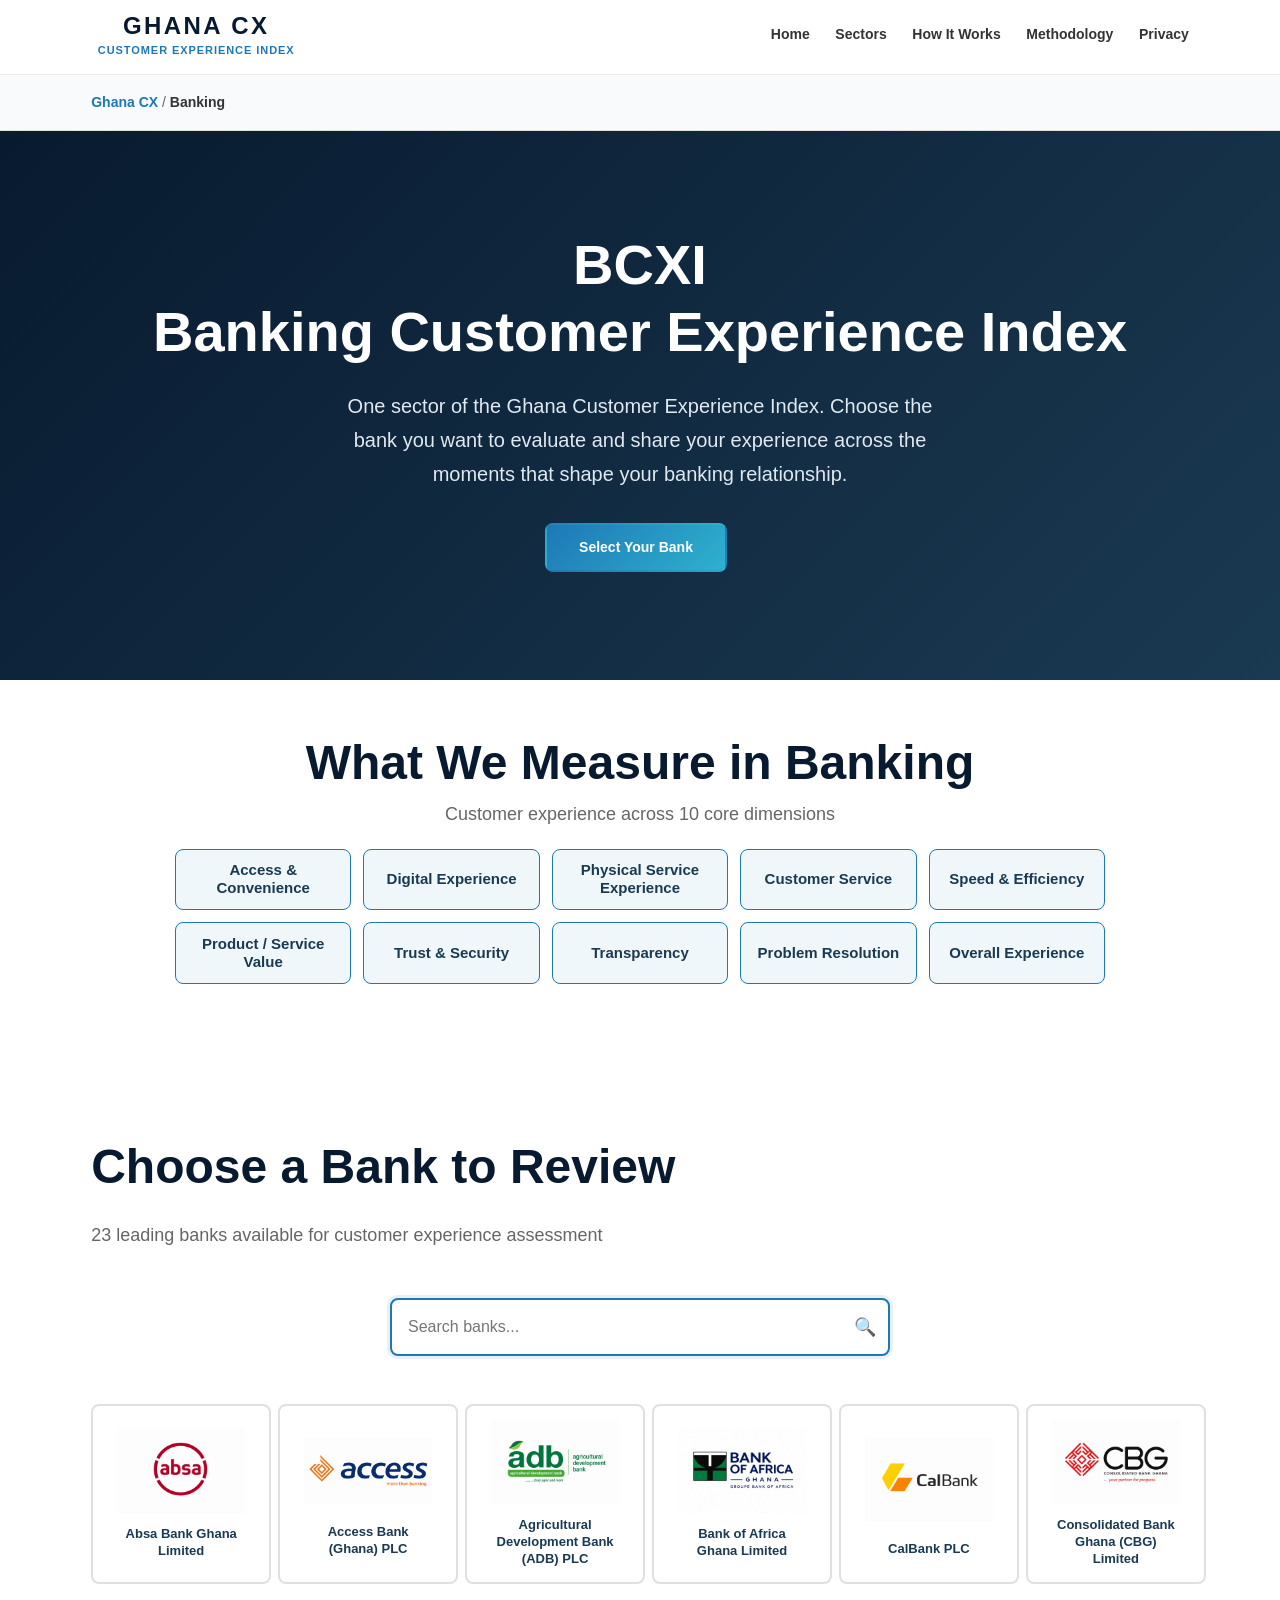
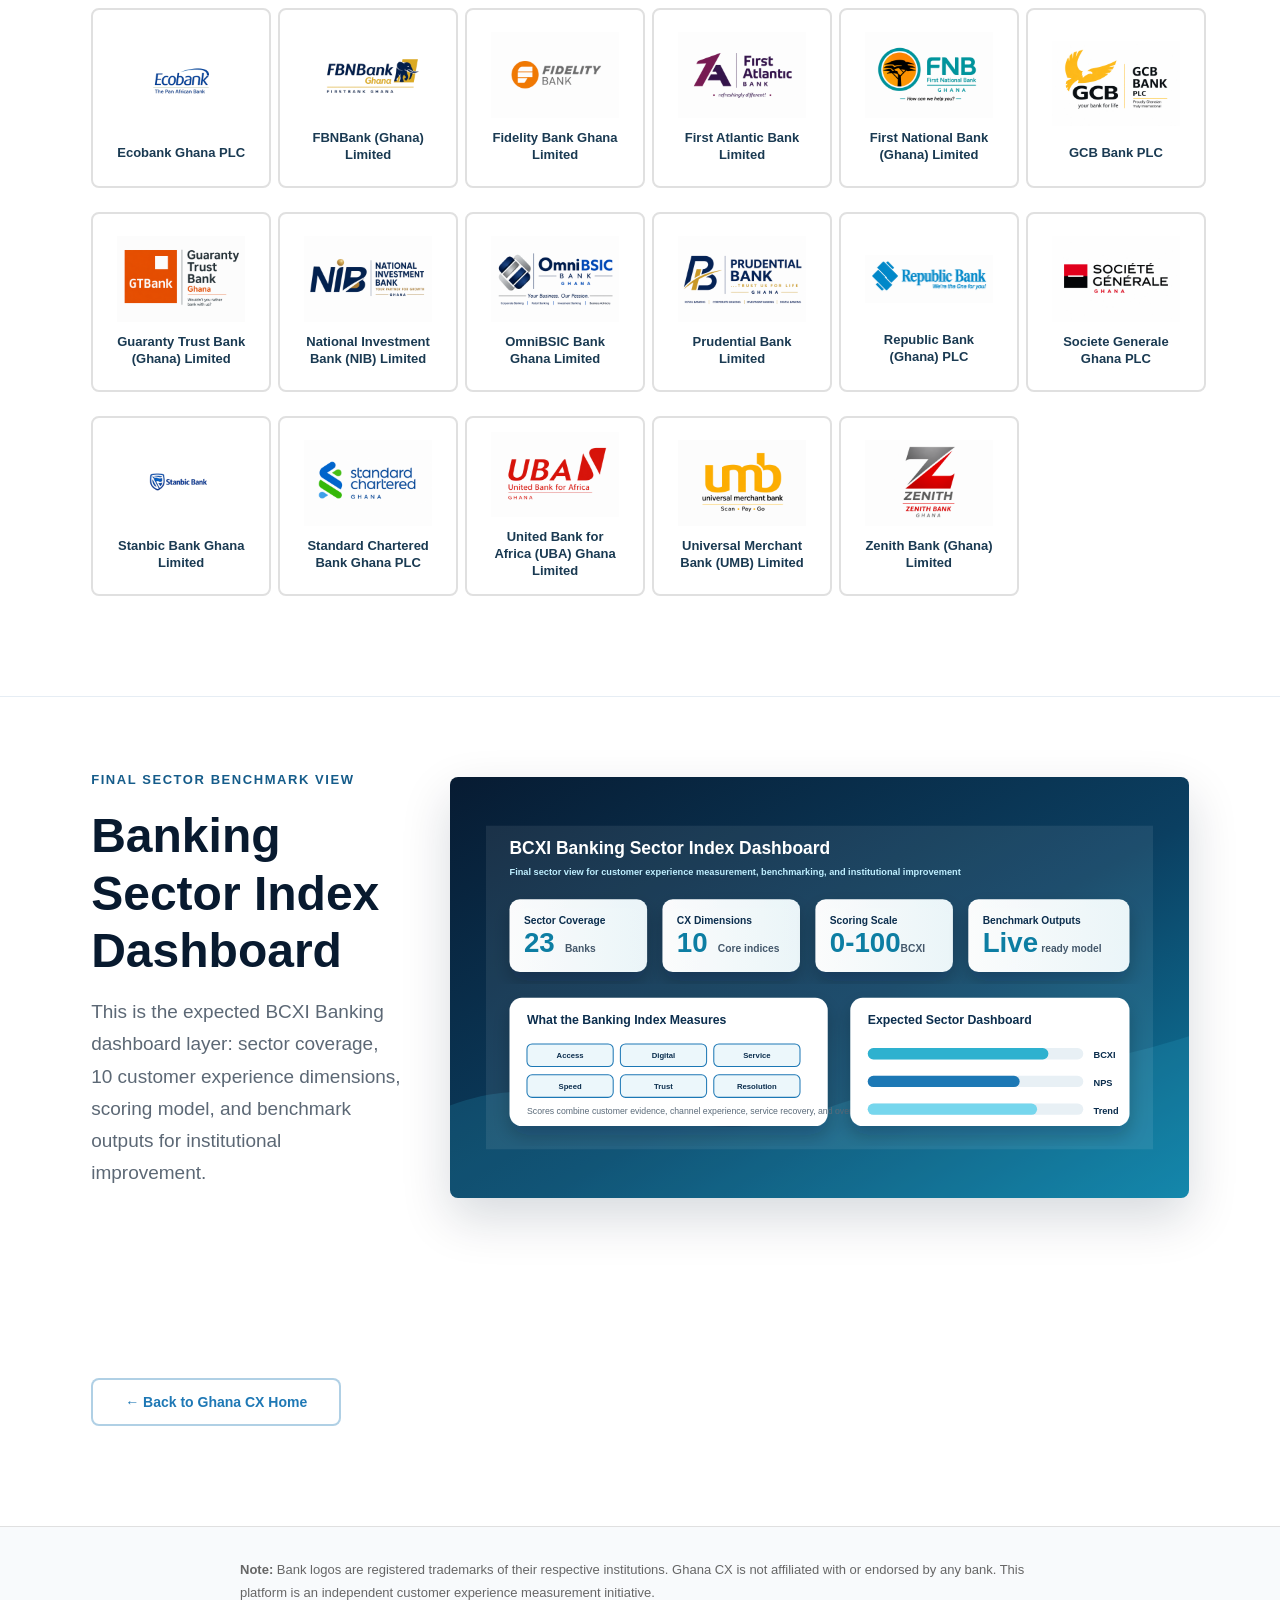
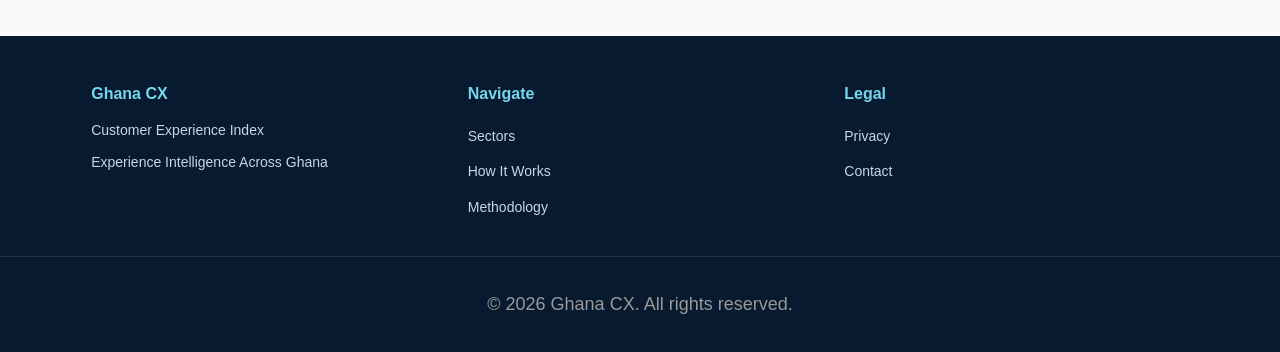
==== commit bcc17d07: "feat: extend Ghana CX with additional sector entries and forms" ====
--- a/banks/index.html
+++ b/banks/index.html
@@ -11,6 +11,7 @@
   <link rel="stylesheet" href="../styles/sectors.css">
 </head>
 <body>
+  <a class="skip-link" href="#main-content">Skip to main content</a>
   <!-- HEADER -->
   <header class="header">
     <div class="header-container">
@@ -28,7 +29,7 @@
     </div>
   </header>
 
-  <main>
+  <main id="main-content">
     <!-- BREADCRUMB -->
     <div class="breadcrumb">
       <div class="container">
--- a/styles/main.css
+++ b/styles/main.css
@@ -8,6 +8,26 @@
 html {
   scroll-behavior: smooth;
   overflow-x: hidden;
+}
+
+.skip-link {
+  position: fixed;
+  top: 0.75rem;
+  left: 0.75rem;
+  z-index: 10000;
+  padding: 0.75rem 1rem;
+  border-radius: 6px;
+  color: #ffffff;
+  background: #081a2f;
+  font-weight: 700;
+  transform: translateY(-160%);
+  transition: transform 140ms ease;
+}
+
+.skip-link:focus {
+  transform: translateY(0);
+  outline: 3px solid #f2c94c;
+  outline-offset: 3px;
 }
 
 body {
@@ -465,6 +485,177 @@
   box-shadow: 0 10px 28px rgba(8, 26, 47, 0.06);
 }
 
+.sector-card-image {
+  width: 100%;
+  height: 142px;
+  object-fit: cover;
+  display: block;
+  border-bottom: 3px solid var(--sector-accent, var(--primary-blue));
+}
+
+.sector-card-body {
+  padding: 1.5rem;
+}
+
+.sector-card.has-card-body {
+  padding: 0;
+  overflow: hidden;
+  border-top-color: var(--sector-primary, var(--primary-blue));
+}
+
+.sector-card.has-card-body:hover,
+.sector-card.has-card-body:focus-visible {
+  border-color: var(--sector-accent, var(--primary-blue));
+}
+
+.sector-explore {
+  display: inline-flex;
+  align-items: center;
+  gap: 0.4rem;
+  margin-top: 1rem;
+  color: #0b3657;
+  font-weight: 700;
+  font-size: 0.92rem;
+}
+
+.sector-extended-page .sector-hero {
+  background: linear-gradient(125deg, var(--sector-primary, #0b1f3a), color-mix(in srgb, var(--sector-primary, #0b1f3a) 72%, #000));
+}
+
+.sector-extended-page .sector-hero-with-image {
+  position: relative;
+  isolation: isolate;
+  background-image: linear-gradient(90deg, color-mix(in srgb, var(--sector-primary, #0b1f3a) 94%, transparent), color-mix(in srgb, var(--sector-primary, #0b1f3a) 58%, transparent)), var(--sector-hero-image);
+  background-size: cover;
+  background-position: center;
+}
+
+.sector-action-panel {
+  margin: 0 auto 2rem;
+  padding: 1.25rem;
+  border: 1px solid color-mix(in srgb, var(--sector-accent, #1677ff) 34%, #d8e1ea);
+  border-radius: 12px;
+  background: #fff;
+  box-shadow: 0 12px 30px rgba(8, 26, 47, 0.08);
+}
+
+.sector-availability {
+  display: inline-flex;
+  padding: 0.35rem 0.7rem;
+  border-radius: 999px;
+  color: #0b3657;
+  background: #eef4f8;
+  font-size: 0.82rem;
+  font-weight: 800;
+  letter-spacing: 0.02em;
+  text-transform: uppercase;
+}
+
+.sector-action-panel p {
+  max-width: 58ch;
+  margin: 0.9rem auto 0;
+}
+
+.sector-action-row {
+  display: flex;
+  flex-wrap: wrap;
+  justify-content: center;
+  gap: 0.75rem;
+  margin-top: 1.25rem;
+}
+
+.cta-disabled {
+  cursor: not-allowed;
+  opacity: 0.62;
+  filter: grayscale(0.25);
+}
+
+.provider-card {
+  display: flex;
+  flex-direction: column;
+  align-items: center;
+  min-height: 255px;
+  border-top: 4px solid var(--sector-accent, #1677ff);
+}
+
+.provider-logo-frame {
+  width: 100%;
+  height: 92px;
+  display: grid;
+  place-items: center;
+  margin-bottom: 1rem;
+  border-radius: 10px;
+  background: #f7fafc;
+}
+
+.provider-logo {
+  width: min(150px, 82%);
+  height: 72px;
+  object-fit: contain;
+}
+
+.provider-logo-fallback {
+  display: grid;
+  place-items: center;
+  width: 64px;
+  height: 64px;
+  border-radius: 50%;
+  color: #fff;
+  background: #0b3657;
+  font-weight: 800;
+  letter-spacing: 0.04em;
+}
+
+.provider-logo-fallback[hidden] {
+  display: none;
+}
+
+.provider-card h3 {
+  flex: 1;
+}
+
+.provider-asset-note {
+  margin: 0.4rem 0;
+  color: #6b7280;
+  font-size: 0.78rem;
+}
+
+.provider-cta {
+  display: inline-flex;
+  margin-top: 1rem;
+  color: var(--sector-primary, #0b1f3a);
+  font-weight: 750;
+  font-size: 0.88rem;
+}
+
+.provider-cta.is-disabled {
+  color: #667585;
+}
+
+.sector-directory-error {
+  grid-column: 1 / -1;
+  padding: 1rem;
+  border: 1px solid #cbd5e1;
+  border-radius: 8px;
+  background: #fff;
+}
+
+@media (max-width: 640px) {
+  .sector-card-image {
+    height: 118px;
+  }
+
+  .sector-action-row {
+    flex-direction: column;
+  }
+
+  .sector-action-row > * {
+    width: 100%;
+    justify-content: center;
+    text-align: center;
+  }
+}
+
 .sector-card.active {
   border-color: #1e78b5;
   background: #f0f7fb;
@@ -518,12 +709,12 @@
   padding: 0.4rem 0.8rem;
   border-radius: 4px;
   background: #e8f0ff;
-  color: #1e78b5;
+  color: #155c8a;
 }
 
 .sector-status.coming-soon {
   background: #f0f0f0;
-  color: #999;
+  color: #4b5563;
 }
 
 /* Steps */
--- a/styles/sectors.css
+++ b/styles/sectors.css
@@ -434,6 +434,10 @@
   padding: clamp(42px, 7vw, 72px) 0;
 }
 
+.section-index-dashboard .review-eyebrow {
+  color: #155c8a;
+}
+
 .section-index-dashboard .container {
   display: grid;
   grid-template-columns: minmax(280px, 0.42fr) minmax(320px, 1fr);
@@ -659,6 +663,10 @@
   display: none;
 }
 
+.coming-soon-card .sector-action-panel .cta-secondary {
+  display: inline-flex;
+}
+
 .section-bank-assets-header {
   max-width: 760px;
   margin-bottom: 2rem;
